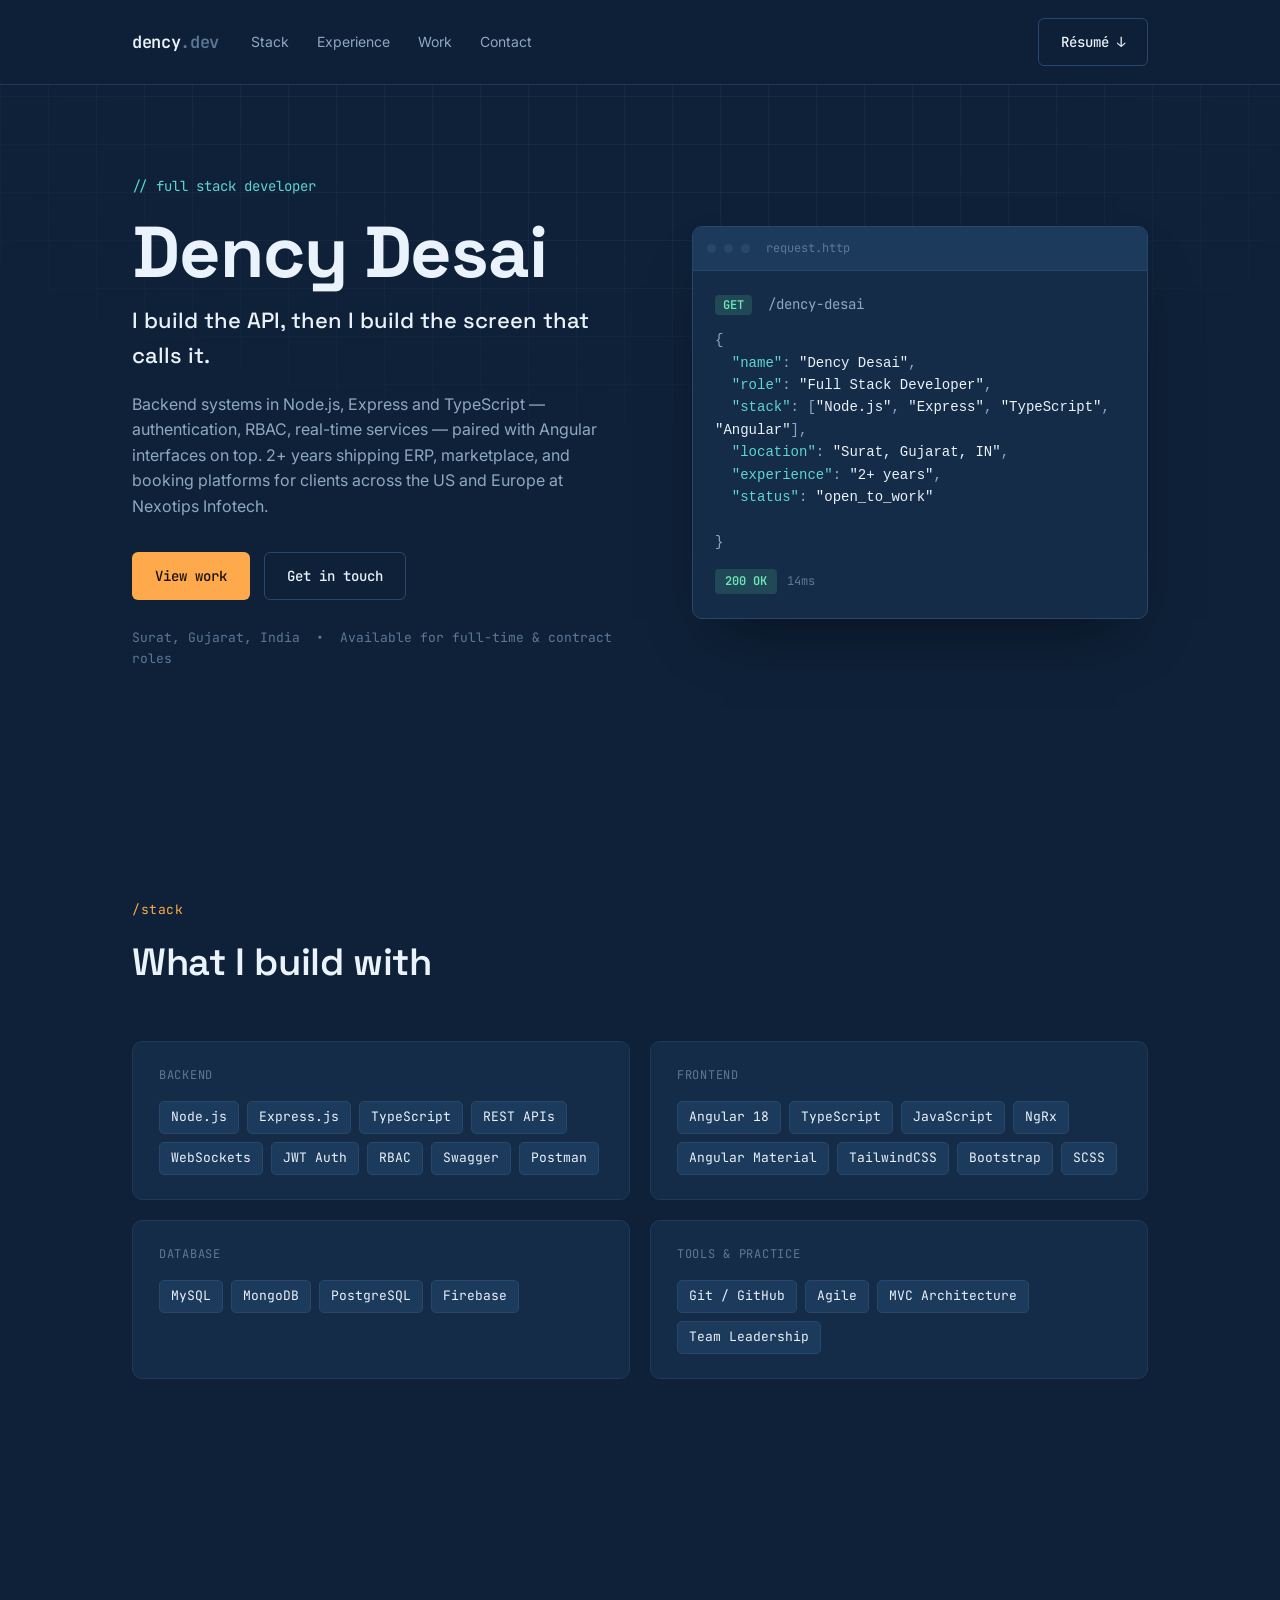
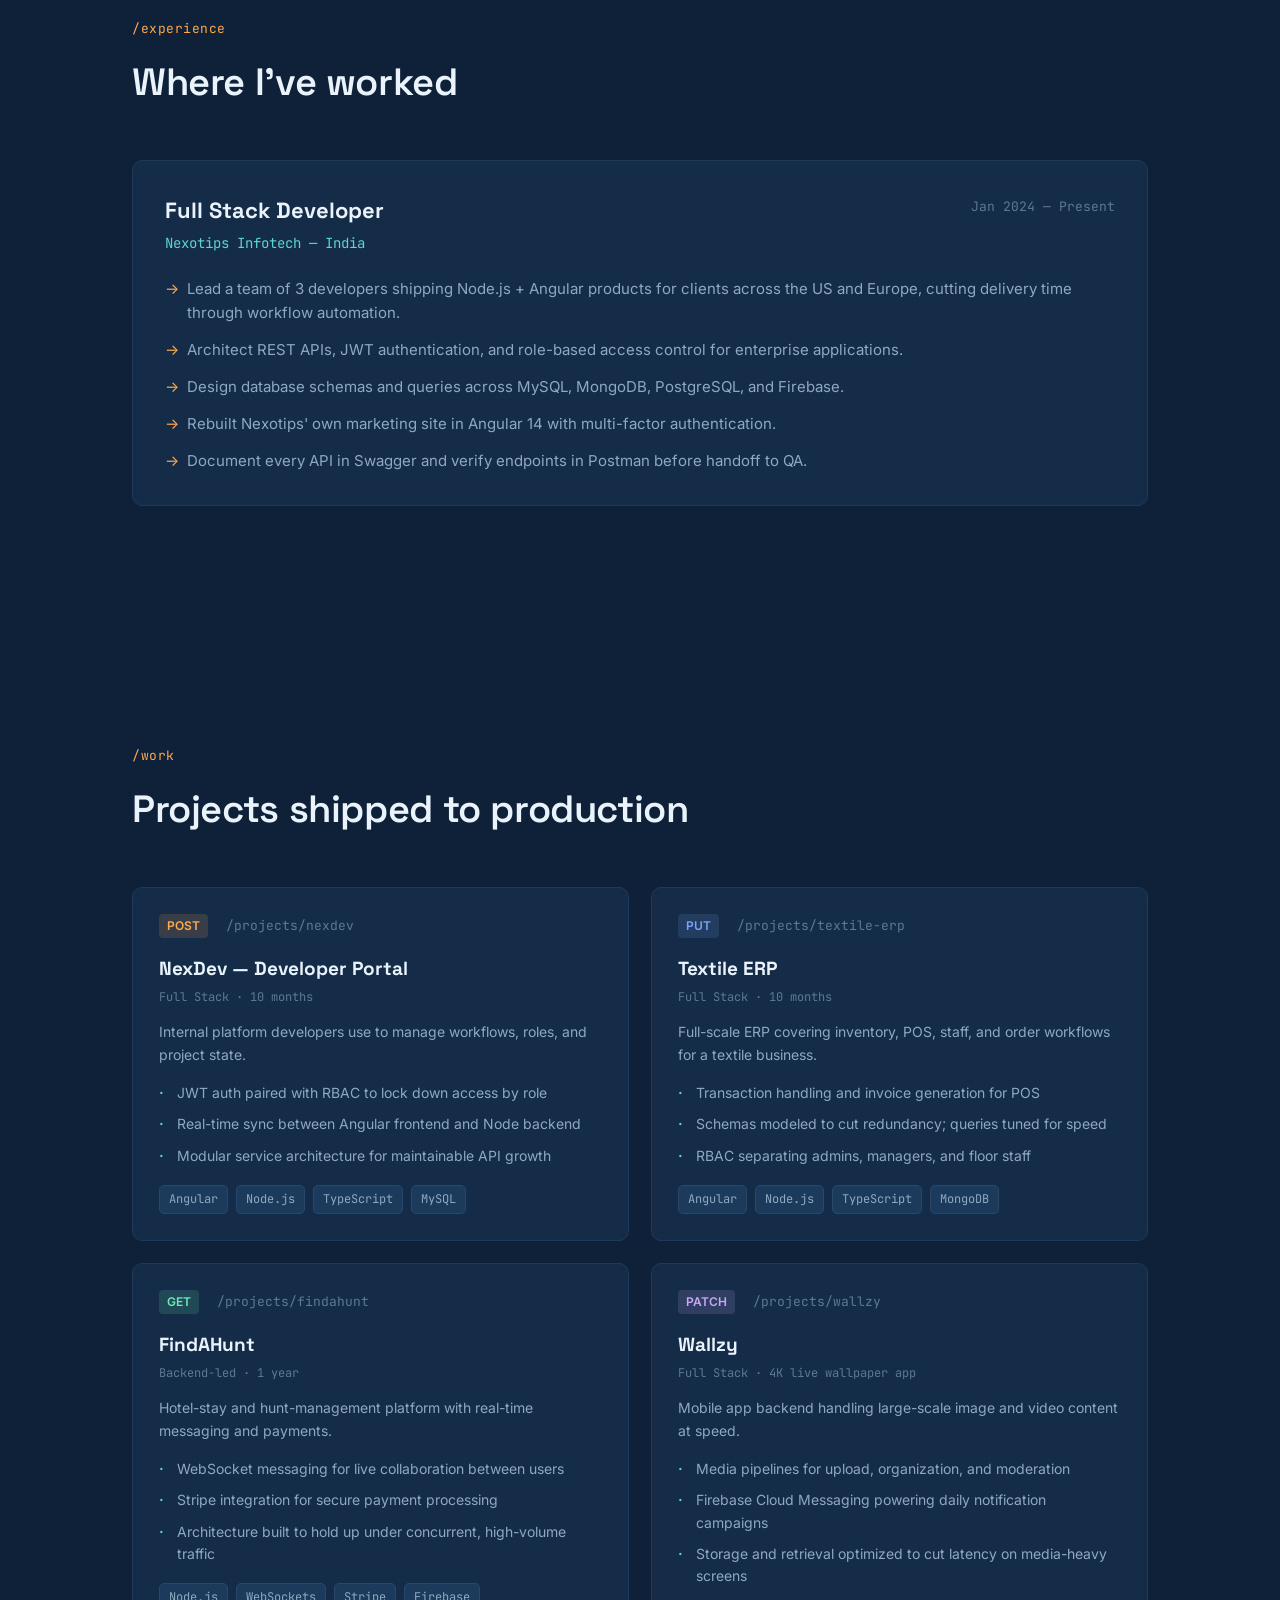
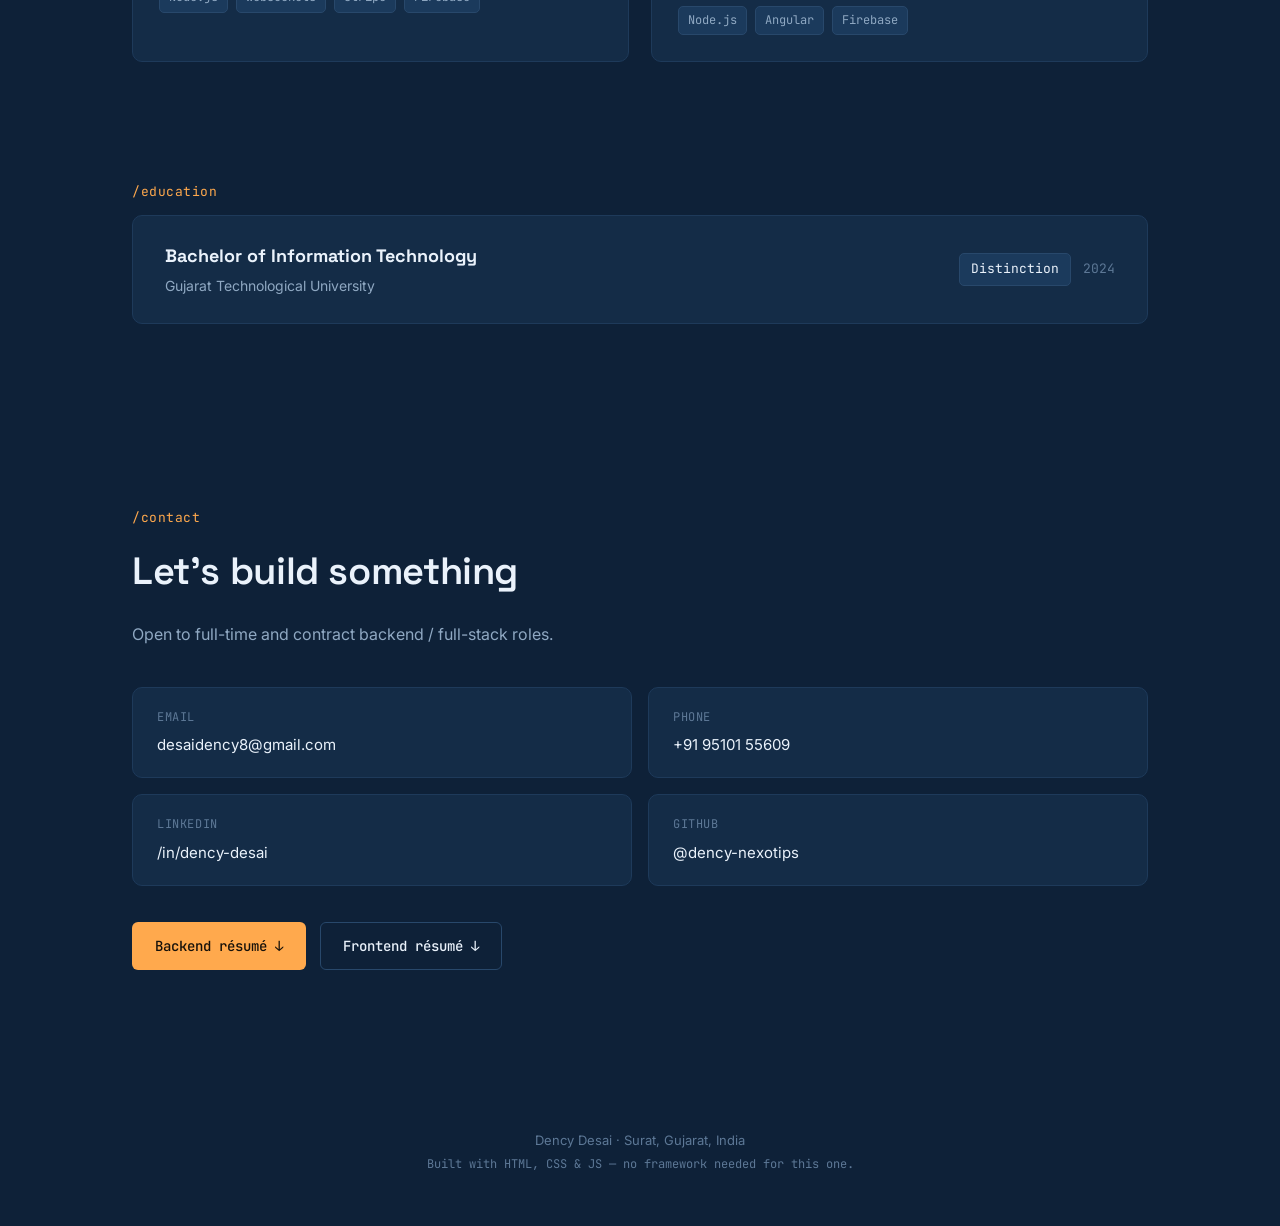
==== index.html @ 58c4885a "index file changes" ====
<!DOCTYPE html>
<html lang="en">
<head>
<meta charset="UTF-8">
<meta name="viewport" content="width=device-width, initial-scale=1.0">
<title>Dency Desai — Full Stack Developer</title>
<meta name="description" content="Dency Desai, Full Stack Developer building REST APIs, ERP systems, and Angular interfaces.">
<link rel="preconnect" href="https://fonts.googleapis.com">
<link rel="preconnect" href="https://fonts.gstatic.com" crossorigin>
<link href="https://fonts.googleapis.com/css2?family=Space+Grotesk:wght@500;600;700&family=Inter:wght@400;500;600&family=JetBrains+Mono:wght@400;500;600&display=swap" rel="stylesheet">
<link rel="stylesheet" href="style.css">
</head>
<body>

<div class="grid-overlay" aria-hidden="true"></div>

<a class="skip-link" href="#main">Skip to content</a>

<header class="nav" id="nav">
  <div class="nav-inner">
    <a href="#top" class="logo">dency<span class="dim">.dev</span></a>
    <nav class="nav-links" aria-label="Primary">
      <a href="#stack">Stack</a>
      <a href="#experience">Experience</a>
      <a href="#work">Work</a>
      <a href="#contact">Contact</a>
    </nav>
    <a href="resume-backend.pdf" class="btn btn-ghost nav-cta" download>Résumé ↓</a>
    <button class="nav-toggle" id="navToggle" aria-label="Open menu" aria-expanded="false">
      <span></span><span></span><span></span>
    </button>
  </div>
  <nav class="nav-mobile" id="navMobile" aria-label="Mobile">
    <a href="#stack">Stack</a>
    <a href="#experience">Experience</a>
    <a href="#work">Work</a>
    <a href="#contact">Contact</a>
    <a href="resume-backend.pdf" download>Download Résumé</a>
  </nav>
</header>

<main id="main">

  <!-- HERO -->
  <section class="hero" id="top">
    <div class="hero-inner">
      <div class="hero-copy">
        <p class="eyebrow">// full stack developer</p>
        <h1>Dency Desai</h1>
        <p class="hero-sub">I build the API, then I build the screen that calls it.</p>
        <p class="hero-lede">
          Backend systems in Node.js, Express and TypeScript &mdash; authentication, RBAC,
          real-time services &mdash; paired with Angular interfaces on top. 2+ years shipping
          ERP, marketplace, and booking platforms for clients across the US and Europe at
          Nexotips Infotech.
        </p>
        <div class="hero-actions">
          <a href="#work" class="btn btn-primary">View work</a>
          <a href="#contact" class="btn btn-ghost">Get in touch</a>
        </div>
        <div class="hero-meta">
          <span>Surat, Gujarat, India</span>
          <span class="dot">•</span>
          <span>Available for full-time &amp; contract roles</span>
        </div>
      </div>

      <div class="hero-terminal" aria-hidden="false">
        <div class="terminal-bar">
          <span class="terminal-dot"></span>
          <span class="terminal-dot"></span>
          <span class="terminal-dot"></span>
          <span class="terminal-title">request.http</span>
        </div>
        <div class="terminal-body">
          <p class="req-line"><span class="method get">GET</span> <span class="path">/dency-desai</span></p>
          <pre class="json-block" id="jsonBlock"></pre>
          <div class="status-row" id="statusRow">
            <span class="status-pill">200 OK</span>
            <span class="status-time">14ms</span>
          </div>
        </div>
      </div>
    </div>
  </section>

  <!-- STACK -->
  <section class="section" id="stack">
    <p class="section-label">/stack</p>
    <h2 class="section-title">What I build with</h2>

    <div class="stack-grid">
      <div class="stack-card">
        <p class="stack-card-label">backend</p>
        <div class="tag-row">
          <span class="tag">Node.js</span><span class="tag">Express.js</span><span class="tag">TypeScript</span>
          <span class="tag">REST APIs</span><span class="tag">WebSockets</span><span class="tag">JWT Auth</span>
          <span class="tag">RBAC</span><span class="tag">Swagger</span><span class="tag">Postman</span>
        </div>
      </div>
      <div class="stack-card">
        <p class="stack-card-label">frontend</p>
        <div class="tag-row">
          <span class="tag">Angular 18</span><span class="tag">TypeScript</span><span class="tag">JavaScript</span>
          <span class="tag">NgRx</span><span class="tag">Angular Material</span><span class="tag">TailwindCSS</span>
          <span class="tag">Bootstrap</span><span class="tag">SCSS</span>
        </div>
      </div>
      <div class="stack-card">
        <p class="stack-card-label">database</p>
        <div class="tag-row">
          <span class="tag">MySQL</span><span class="tag">MongoDB</span><span class="tag">PostgreSQL</span>
          <span class="tag">Firebase</span>
        </div>
      </div>
      <div class="stack-card">
        <p class="stack-card-label">tools &amp; practice</p>
        <div class="tag-row">
          <span class="tag">Git / GitHub</span><span class="tag">Agile</span><span class="tag">MVC Architecture</span>
          <span class="tag">Team Leadership</span>
        </div>
      </div>
    </div>
  </section>

  <!-- EXPERIENCE -->
  <section class="section" id="experience">
    <p class="section-label">/experience</p>
    <h2 class="section-title">Where I've worked</h2>

    <div class="exp-card">
      <div class="exp-head">
        <div>
          <h3>Full Stack Developer</h3>
          <p class="exp-org">Nexotips Infotech &mdash; India</p>
        </div>
        <span class="exp-date">Jan 2024 &mdash; Present</span>
      </div>
      <ul class="exp-list">
        <li>Lead a team of 3 developers shipping Node.js + Angular products for clients across the US and Europe, cutting delivery time through workflow automation.</li>
        <li>Architect REST APIs, JWT authentication, and role-based access control for enterprise applications.</li>
        <li>Design database schemas and queries across MySQL, MongoDB, PostgreSQL, and Firebase.</li>
        <li>Rebuilt Nexotips' own marketing site in Angular 14 with multi-factor authentication.</li>
        <li>Document every API in Swagger and verify endpoints in Postman before handoff to QA.</li>
      </ul>
    </div>
  </section>

  <!-- WORK -->
  <section class="section" id="work">
    <p class="section-label">/work</p>
    <h2 class="section-title">Projects shipped to production</h2>

    <div class="work-grid">

      <article class="work-card">
        <div class="work-head">
          <span class="method post">POST</span>
          <span class="endpoint">/projects/nexdev</span>
        </div>
        <h3>NexDev — Developer Portal</h3>
        <p class="work-duration">Full Stack &middot; 10 months</p>
        <p class="work-desc">Internal platform developers use to manage workflows, roles, and project state.</p>
        <ul class="work-list">
          <li>JWT auth paired with RBAC to lock down access by role</li>
          <li>Real-time sync between Angular frontend and Node backend</li>
          <li>Modular service architecture for maintainable API growth</li>
        </ul>
        <div class="tag-row tag-row-tight">
          <span class="tag tag-sm">Angular</span><span class="tag tag-sm">Node.js</span>
          <span class="tag tag-sm">TypeScript</span><span class="tag tag-sm">MySQL</span>
        </div>
      </article>

      <article class="work-card">
        <div class="work-head">
          <span class="method put">PUT</span>
          <span class="endpoint">/projects/textile-erp</span>
        </div>
        <h3>Textile ERP</h3>
        <p class="work-duration">Full Stack &middot; 10 months</p>
        <p class="work-desc">Full-scale ERP covering inventory, POS, staff, and order workflows for a textile business.</p>
        <ul class="work-list">
          <li>Transaction handling and invoice generation for POS</li>
          <li>Schemas modeled to cut redundancy; queries tuned for speed</li>
          <li>RBAC separating admins, managers, and floor staff</li>
        </ul>
        <div class="tag-row tag-row-tight">
          <span class="tag tag-sm">Angular</span><span class="tag tag-sm">Node.js</span>
          <span class="tag tag-sm">TypeScript</span><span class="tag tag-sm">MongoDB</span>
        </div>
      </article>

      <article class="work-card">
        <div class="work-head">
          <span class="method get">GET</span>
          <span class="endpoint">/projects/findahunt</span>
        </div>
        <h3>FindAHunt</h3>
        <p class="work-duration">Backend-led &middot; 1 year</p>
        <p class="work-desc">Hotel-stay and hunt-management platform with real-time messaging and payments.</p>
        <ul class="work-list">
          <li>WebSocket messaging for live collaboration between users</li>
          <li>Stripe integration for secure payment processing</li>
          <li>Architecture built to hold up under concurrent, high-volume traffic</li>
        </ul>
        <div class="tag-row tag-row-tight">
          <span class="tag tag-sm">Node.js</span><span class="tag tag-sm">WebSockets</span>
          <span class="tag tag-sm">Stripe</span><span class="tag tag-sm">Firebase</span>
        </div>
      </article>

      <article class="work-card">
        <div class="work-head">
          <span class="method patch">PATCH</span>
          <span class="endpoint">/projects/wallzy</span>
        </div>
        <h3>Wallzy</h3>
        <p class="work-duration">Full Stack &middot; 4K live wallpaper app</p>
        <p class="work-desc">Mobile app backend handling large-scale image and video content at speed.</p>
        <ul class="work-list">
          <li>Media pipelines for upload, organization, and moderation</li>
          <li>Firebase Cloud Messaging powering daily notification campaigns</li>
          <li>Storage and retrieval optimized to cut latency on media-heavy screens</li>
        </ul>
        <div class="tag-row tag-row-tight">
          <span class="tag tag-sm">Node.js</span><span class="tag tag-sm">Angular</span>
          <span class="tag tag-sm">Firebase</span>
        </div>
      </article>

    </div>
  </section>

  <!-- EDUCATION -->
  <section class="section section-tight" id="education">
    <p class="section-label">/education</p>
    <div class="edu-row">
      <div>
        <h3 class="edu-degree">Bachelor of Information Technology</h3>
        <p class="edu-org">Gujarat Technological University</p>
      </div>
      <div class="edu-meta">
        <span class="tag">Distinction</span>
        <span class="edu-year">2024</span>
      </div>
    </div>
  </section>

  <!-- CONTACT -->
  <section class="section contact" id="contact">
    <p class="section-label">/contact</p>
    <h2 class="section-title">Let's build something</h2>
    <p class="contact-lede">Open to full-time and contract backend / full-stack roles.</p>

    <div class="contact-grid">
      <a class="contact-card" href="mailto:desaidency8@gmail.com">
        <span class="contact-label">Email</span>
        <span class="contact-value">desaidency8@gmail.com</span>
      </a>
      <a class="contact-card" href="tel:+919510155609">
        <span class="contact-label">Phone</span>
        <span class="contact-value">+91 95101 55609</span>
      </a>
      <a class="contact-card" href="https://www.linkedin.com/in/dency-desai/" target="_blank" rel="noopener">
        <span class="contact-label">LinkedIn</span>
        <span class="contact-value">/in/dency-desai</span>
      </a>
      <a class="contact-card" href="https://github.com/dency-nexotips" target="_blank" rel="noopener">
        <span class="contact-label">GitHub</span>
        <span class="contact-value">@dency-nexotips</span>
      </a>
    </div>

    <div class="resume-row">
      <a href="resume-backend.pdf" class="btn btn-primary" download>Backend résumé ↓</a>
      <a href="resume-frontend.pdf" class="btn btn-ghost" download>Frontend résumé ↓</a>
    </div>
  </section>

</main>

<footer class="footer">
  <p>Dency Desai &middot; Surat, Gujarat, India</p>
  <p class="footer-dim">Built with HTML, CSS &amp; JS &mdash; no framework needed for this one.</p>
</footer>

<script src="script.js"></script>
</body>
</html>
---- style.css ----
/* ====================================================
   Tokens
==================================================== */
:root{
  --bg: #0E2138;
  --bg-deep: #0A1928;
  --surface: #142C47;
  --surface-2: #1B3A5C;
  --border: #28486B;
  --border-soft: #1E3A5A;

  --text: #EAF2FB;
  --text-muted: #8FA8C2;
  --text-faint: #5D7896;

  --accent: #FFA94D;       /* amber — primary CTA / signature */
  --accent-soft: #FFA94D22;
  --cyan: #5FD4D0;
  --green: #6EE7B7;
  --blue: #7AA2F7;
  --purple: #C9A6F7;

  --font-display: 'Space Grotesk', sans-serif;
  --font-body: 'Inter', sans-serif;
  --font-mono: 'JetBrains Mono', monospace;

  --radius: 10px;
  --radius-sm: 6px;
  --container: 1080px;
}

*{ box-sizing: border-box; }
html{ scroll-behavior: smooth; }
@media (prefers-reduced-motion: reduce){
  html{ scroll-behavior: auto; }
  *, *::before, *::after{ animation-duration: 0.001ms !important; animation-iteration-count: 1 !important; transition-duration: 0.001ms !important; scroll-behavior: auto !important; }
}

body{
  margin: 0;
  background: var(--bg);
  color: var(--text);
  font-family: var(--font-body);
  font-size: 16px;
  line-height: 1.6;
  -webkit-font-smoothing: antialiased;
}

a{ color: inherit; text-decoration: none; }
ul{ margin: 0; padding: 0; list-style: none; }
h1,h2,h3{ font-family: var(--font-display); margin: 0; }

:focus-visible{
  outline: 2px solid var(--accent);
  outline-offset: 3px;
  border-radius: 4px;
}

.skip-link{
  position: absolute;
  left: -999px;
  top: 0;
}
.skip-link:focus{
  left: 12px;
  top: 12px;
  background: var(--accent);
  color: var(--bg-deep);
  padding: 8px 14px;
  border-radius: var(--radius-sm);
  z-index: 200;
}

/* ====================================================
   Blueprint grid backdrop
==================================================== */
.grid-overlay{
  position: fixed;
  inset: 0;
  pointer-events: none;
  z-index: 0;
  background-image:
    linear-gradient(to right, rgba(143,168,194,0.07) 1px, transparent 1px),
    linear-gradient(to bottom, rgba(143,168,194,0.07) 1px, transparent 1px);
  background-size: 48px 48px;
  mask-image: radial-gradient(ellipse 80% 60% at 50% 0%, black 40%, transparent 90%);
}

/* ====================================================
   Layout helpers
==================================================== */
.section{
  position: relative;
  z-index: 1;
  max-width: var(--container);
  margin: 0 auto;
  padding: 120px 32px;
}
.section-tight{ padding-top: 0; padding-bottom: 64px; }

.section-label{
  font-family: var(--font-mono);
  font-size: 13px;
  color: var(--accent);
  letter-spacing: 0.04em;
  margin: 0 0 12px;
}
.section-title{
  font-size: clamp(28px, 3.4vw, 38px);
  font-weight: 600;
  margin-bottom: 48px;
  letter-spacing: -0.01em;
}

/* ====================================================
   Nav
==================================================== */
.nav{
  position: sticky;
  top: 0;
  z-index: 100;
  backdrop-filter: blur(14px);
  background: rgba(14, 33, 56, 0.78);
  border-bottom: 1px solid var(--border-soft);
}
.nav-inner{
  max-width: var(--container);
  margin: 0 auto;
  padding: 18px 32px;
  display: flex;
  align-items: center;
  gap: 32px;
}
.logo{
  font-family: var(--font-mono);
  font-weight: 600;
  font-size: 17px;
  letter-spacing: -0.02em;
}
.logo .dim{ color: var(--text-faint); }

.nav-links{
  display: flex;
  gap: 28px;
  margin-right: auto;
  font-size: 14px;
  color: var(--text-muted);
}
.nav-links a:hover{ color: var(--text); }

.nav-cta{ font-size: 13px; padding: 9px 16px; }

.nav-toggle{
  display: none;
  background: none;
  border: none;
  width: 32px;
  height: 24px;
  position: relative;
  cursor: pointer;
  padding: 0;
}
.nav-toggle span{
  position: absolute;
  left: 0; right: 0;
  height: 2px;
  background: var(--text);
  transition: transform .2s ease, opacity .2s ease;
}
.nav-toggle span:nth-child(1){ top: 2px; }
.nav-toggle span:nth-child(2){ top: 11px; }
.nav-toggle span:nth-child(3){ top: 20px; }
.nav-toggle[aria-expanded="true"] span:nth-child(1){ transform: translateY(9px) rotate(45deg); }
.nav-toggle[aria-expanded="true"] span:nth-child(2){ opacity: 0; }
.nav-toggle[aria-expanded="true"] span:nth-child(3){ transform: translateY(-9px) rotate(-45deg); }

.nav-mobile{
  display: none;
  flex-direction: column;
  padding: 8px 32px 20px;
  border-top: 1px solid var(--border-soft);
}
.nav-mobile a{
  padding: 12px 0;
  font-size: 15px;
  color: var(--text-muted);
  border-bottom: 1px solid var(--border-soft);
}
.nav-mobile a:last-child{ color: var(--accent); border-bottom: none; }

/* ====================================================
   Buttons
==================================================== */
.btn{
  display: inline-flex;
  align-items: center;
  gap: 6px;
  font-family: var(--font-mono);
  font-size: 14px;
  font-weight: 500;
  padding: 12px 22px;
  border-radius: var(--radius-sm);
  border: 1px solid transparent;
  transition: transform .15s ease, background .15s ease, border-color .15s ease;
  white-space: nowrap;
}
.btn:hover{ transform: translateY(-1px); }
.btn-primary{
  background: var(--accent);
  color: #16110A;
}
.btn-primary:hover{ background: #ffbb70; }
.btn-ghost{
  background: transparent;
  color: var(--text);
  border-color: var(--border);
}
.btn-ghost:hover{ border-color: var(--accent); color: var(--accent); }

/* ====================================================
   Hero
==================================================== */
.hero{
  position: relative;
  z-index: 1;
  max-width: var(--container);
  margin: 0 auto;
  padding: 90px 32px 110px;
}
.hero-inner{
  display: grid;
  grid-template-columns: 1.05fr 0.95fr;
  gap: 56px;
  align-items: center;
}
.eyebrow{
  font-family: var(--font-mono);
  color: var(--cyan);
  font-size: 14px;
  margin: 0 0 18px;
}
.hero h1{
  font-size: clamp(44px, 6.4vw, 72px);
  font-weight: 700;
  line-height: 1.02;
  letter-spacing: -0.015em;
  margin-bottom: 14px;
}
.hero-sub{
  font-family: var(--font-display);
  font-size: clamp(18px, 2vw, 22px);
  color: var(--text);
  font-weight: 500;
  margin: 0 0 18px;
}
.hero-lede{
  color: var(--text-muted);
  font-size: 16px;
  max-width: 480px;
  margin: 0 0 32px;
}
.hero-actions{
  display: flex;
  gap: 14px;
  margin-bottom: 28px;
}
.hero-meta{
  font-family: var(--font-mono);
  font-size: 13px;
  color: var(--text-faint);
}
.hero-meta .dot{ margin: 0 8px; }

/* Terminal card */
.hero-terminal{
  background: var(--surface);
  border: 1px solid var(--border);
  border-radius: var(--radius);
  overflow: hidden;
  box-shadow: 0 30px 60px -30px rgba(0,0,0,0.6);
}
.terminal-bar{
  display: flex;
  align-items: center;
  gap: 8px;
  padding: 12px 14px;
  background: var(--surface-2);
  border-bottom: 1px solid var(--border);
}
.terminal-dot{
  width: 9px; height: 9px;
  border-radius: 50%;
  background: var(--border);
}
.terminal-title{
  margin-left: 8px;
  font-family: var(--font-mono);
  font-size: 12px;
  color: var(--text-faint);
}
.terminal-body{
  padding: 22px 22px 24px;
  font-family: var(--font-mono);
  font-size: 14px;
}
.req-line{ margin: 0 0 14px; }
.method{
  font-weight: 600;
  padding: 2px 8px;
  border-radius: 4px;
  font-size: 12px;
  margin-right: 8px;
}
.method.get{ background: rgba(110,231,183,0.15); color: var(--green); }
.method.post{ background: rgba(255,169,77,0.15); color: var(--accent); }
.method.put{ background: rgba(122,162,247,0.15); color: var(--blue); }
.method.patch{ background: rgba(201,166,247,0.15); color: var(--purple); }
.path{ color: var(--text-muted); }

.json-block{
  margin: 0 0 16px;
  color: var(--text-muted);
  white-space: pre-wrap;
  min-height: 168px;
}
.json-key{ color: var(--cyan); }
.json-string{ color: var(--text); }
.json-cursor{
  display: inline-block;
  width: 7px;
  height: 14px;
  background: var(--accent);
  margin-left: 2px;
  vertical-align: -2px;
  animation: blink 1s steps(1) infinite;
}
@media (prefers-reduced-motion: reduce){ .json-cursor{ animation: none; } }
@keyframes blink{ 50%{ opacity: 0; } }

.status-row{
  display: flex;
  align-items: center;
  gap: 10px;
  opacity: 0;
  transition: opacity .3s ease;
}
.status-row.show{ opacity: 1; }
.status-pill{
  background: rgba(110,231,183,0.15);
  color: var(--green);
  padding: 3px 10px;
  border-radius: 4px;
  font-size: 12px;
  font-weight: 600;
}
.status-time{ color: var(--text-faint); font-size: 12px; }

/* ====================================================
   Stack
==================================================== */
.stack-grid{
  display: grid;
  grid-template-columns: repeat(2, 1fr);
  gap: 20px;
}
.stack-card{
  background: var(--surface);
  border: 1px solid var(--border-soft);
  border-radius: var(--radius);
  padding: 24px 26px;
}
.stack-card-label{
  font-family: var(--font-mono);
  font-size: 12px;
  color: var(--text-faint);
  letter-spacing: 0.06em;
  text-transform: uppercase;
  margin: 0 0 16px;
}
.tag-row{
  display: flex;
  flex-wrap: wrap;
  gap: 8px;
}
.tag-row-tight{ margin-top: 18px; }
.tag{
  font-family: var(--font-mono);
  font-size: 13px;
  color: var(--text);
  background: var(--surface-2);
  border: 1px solid var(--border);
  padding: 5px 11px;
  border-radius: 5px;
}
.tag-sm{ font-size: 12px; padding: 4px 9px; color: var(--text-muted); }

/* ====================================================
   Experience
==================================================== */
.exp-card{
  background: var(--surface);
  border: 1px solid var(--border-soft);
  border-radius: var(--radius);
  padding: 32px;
}
.exp-head{
  display: flex;
  justify-content: space-between;
  align-items: flex-start;
  gap: 16px;
  margin-bottom: 22px;
  flex-wrap: wrap;
}
.exp-head h3{ font-size: 22px; margin-bottom: 4px; }
.exp-org{ color: var(--cyan); font-family: var(--font-mono); font-size: 14px; margin: 0; }
.exp-date{
  font-family: var(--font-mono);
  font-size: 13px;
  color: var(--text-faint);
  white-space: nowrap;
  padding-top: 4px;
}
.exp-list li{
  position: relative;
  padding-left: 22px;
  margin-bottom: 13px;
  color: var(--text-muted);
  font-size: 15px;
}
.exp-list li:last-child{ margin-bottom: 0; }
.exp-list li::before{
  content: "→";
  position: absolute;
  left: 0;
  color: var(--accent);
}

/* ====================================================
   Work
==================================================== */
.work-grid{
  display: grid;
  grid-template-columns: repeat(2, 1fr);
  gap: 22px;
}
.work-card{
  background: var(--surface);
  border: 1px solid var(--border-soft);
  border-radius: var(--radius);
  padding: 26px;
  transition: border-color .2s ease, transform .2s ease;
}
.work-card:hover{
  border-color: var(--border);
  transform: translateY(-2px);
}
.work-head{
  display: flex;
  align-items: center;
  gap: 10px;
  margin-bottom: 16px;
}
.endpoint{
  font-family: var(--font-mono);
  font-size: 13px;
  color: var(--text-faint);
}
.work-card h3{ font-size: 19px; margin-bottom: 4px; }
.work-duration{
  font-family: var(--font-mono);
  font-size: 12px;
  color: var(--text-faint);
  margin: 0 0 14px;
}
.work-desc{
  color: var(--text-muted);
  font-size: 14px;
  margin: 0 0 16px;
}
.work-list li{
  position: relative;
  padding-left: 18px;
  margin-bottom: 9px;
  color: var(--text-muted);
  font-size: 14px;
}
.work-list li::before{
  content: "·";
  position: absolute;
  left: 0;
  color: var(--cyan);
  font-weight: 700;
}

/* ====================================================
   Education
==================================================== */
.edu-row{
  background: var(--surface);
  border: 1px solid var(--border-soft);
  border-radius: var(--radius);
  padding: 26px 32px;
  display: flex;
  justify-content: space-between;
  align-items: center;
  flex-wrap: wrap;
  gap: 16px;
}
.edu-degree{ font-size: 18px; margin-bottom: 4px; }
.edu-org{ color: var(--text-muted); font-size: 14px; margin: 0; }
.edu-meta{ display: flex; align-items: center; gap: 12px; }
.edu-year{ font-family: var(--font-mono); color: var(--text-faint); font-size: 13px; }

/* ====================================================
   Contact
==================================================== */
.contact-lede{ color: var(--text-muted); margin: -28px 0 40px; }
.contact-grid{
  display: grid;
  grid-template-columns: repeat(2, 1fr);
  gap: 16px;
  margin-bottom: 36px;
}
.contact-card{
  background: var(--surface);
  border: 1px solid var(--border-soft);
  border-radius: var(--radius);
  padding: 20px 24px;
  display: flex;
  flex-direction: column;
  gap: 6px;
  transition: border-color .2s ease, transform .2s ease;
}
.contact-card:hover{ border-color: var(--accent); transform: translateY(-2px); }
.contact-label{
  font-family: var(--font-mono);
  font-size: 12px;
  color: var(--text-faint);
  text-transform: uppercase;
  letter-spacing: 0.05em;
}
.contact-value{ font-size: 15px; }

.resume-row{ display: flex; gap: 14px; flex-wrap: wrap; }

/* ====================================================
   Footer
==================================================== */
.footer{
  position: relative;
  z-index: 1;
  text-align: center;
  padding: 36px 32px 48px;
  color: var(--text-faint);
  font-size: 13px;
}
.footer p{ margin: 4px 0; }
.footer-dim{ font-family: var(--font-mono); font-size: 12px; }

/* ====================================================
   Responsive
==================================================== */
@media (max-width: 880px){
  .hero-inner{ grid-template-columns: 1fr; }
  .work-grid{ grid-template-columns: 1fr; }
}

@media (max-width: 720px){
  .nav-links{ display: none; }
  .nav-cta{ display: none; }
  .nav-toggle{ display: block; }
  .nav-mobile.open{ display: flex; }
  .stack-grid{ grid-template-columns: 1fr; }
  .contact-grid{ grid-template-columns: 1fr; }
  .section{ padding: 80px 20px; }
  .hero{ padding: 64px 20px 80px; }
}
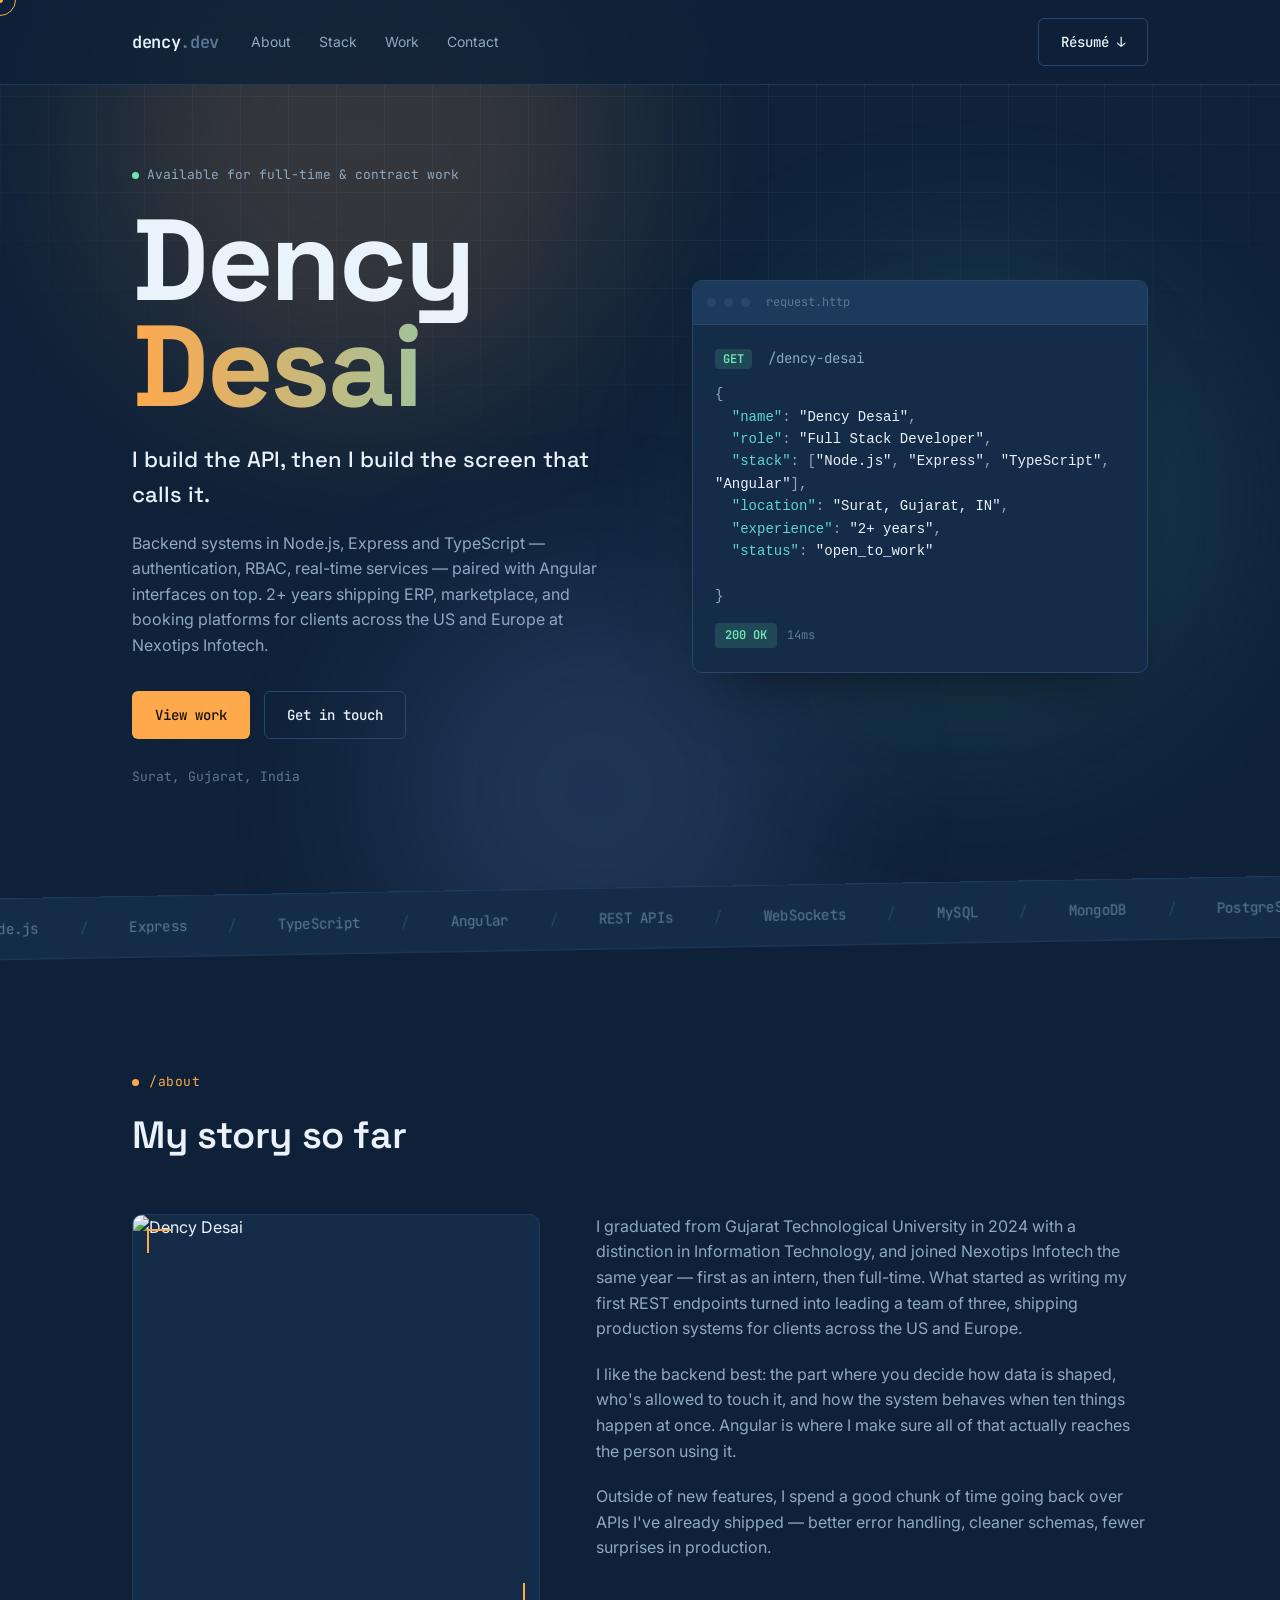
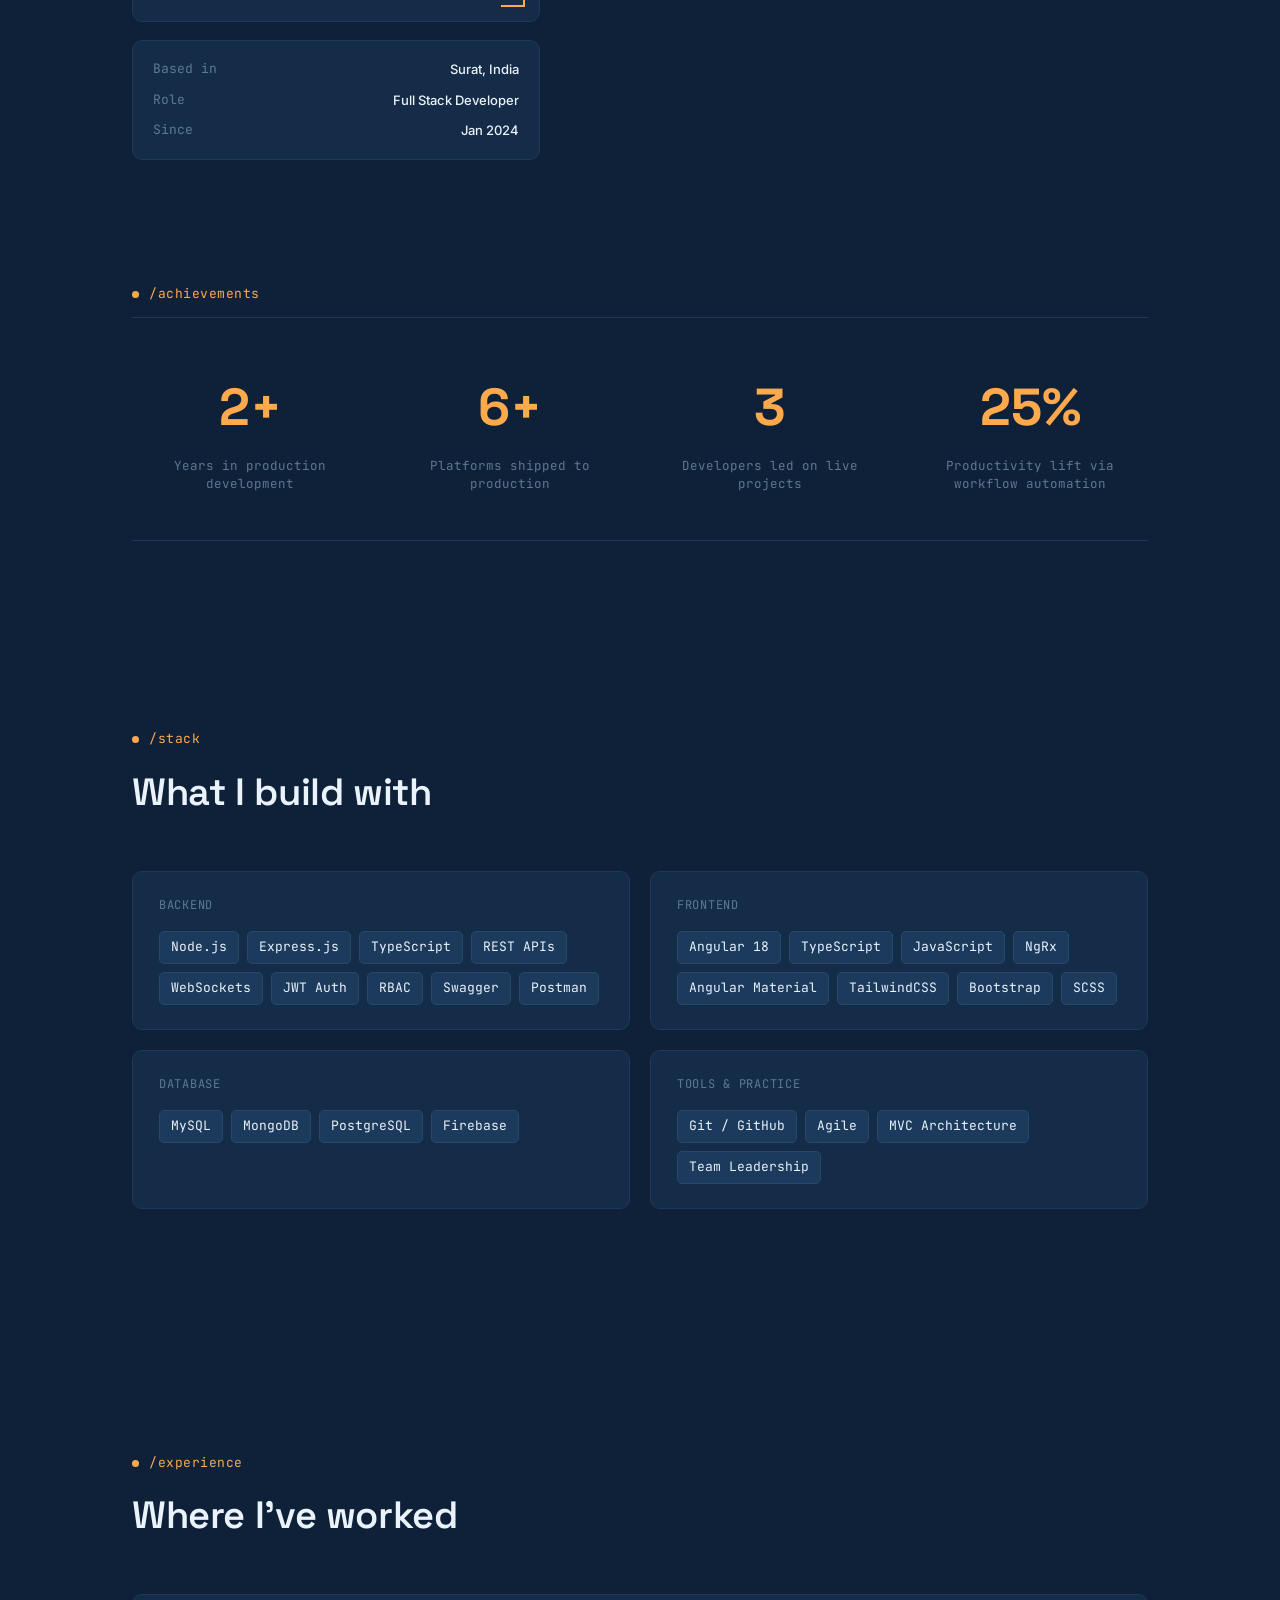
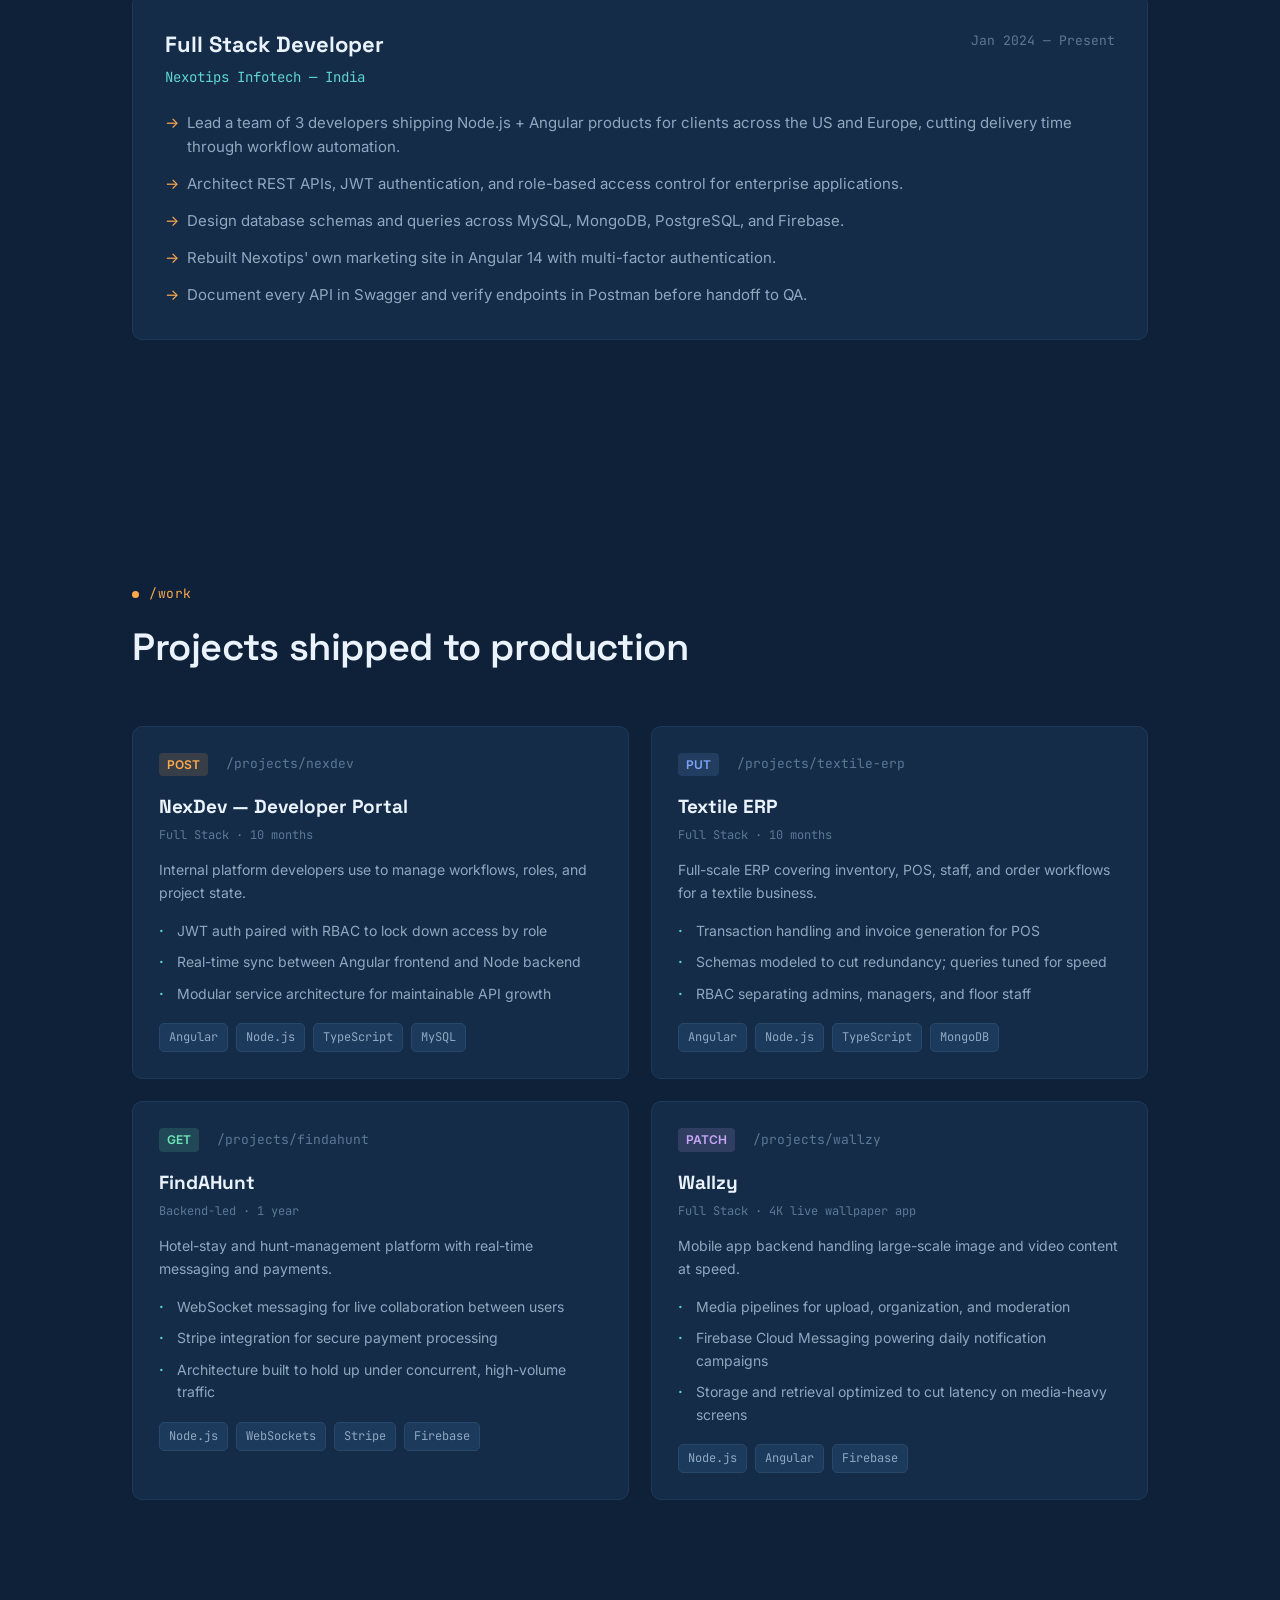
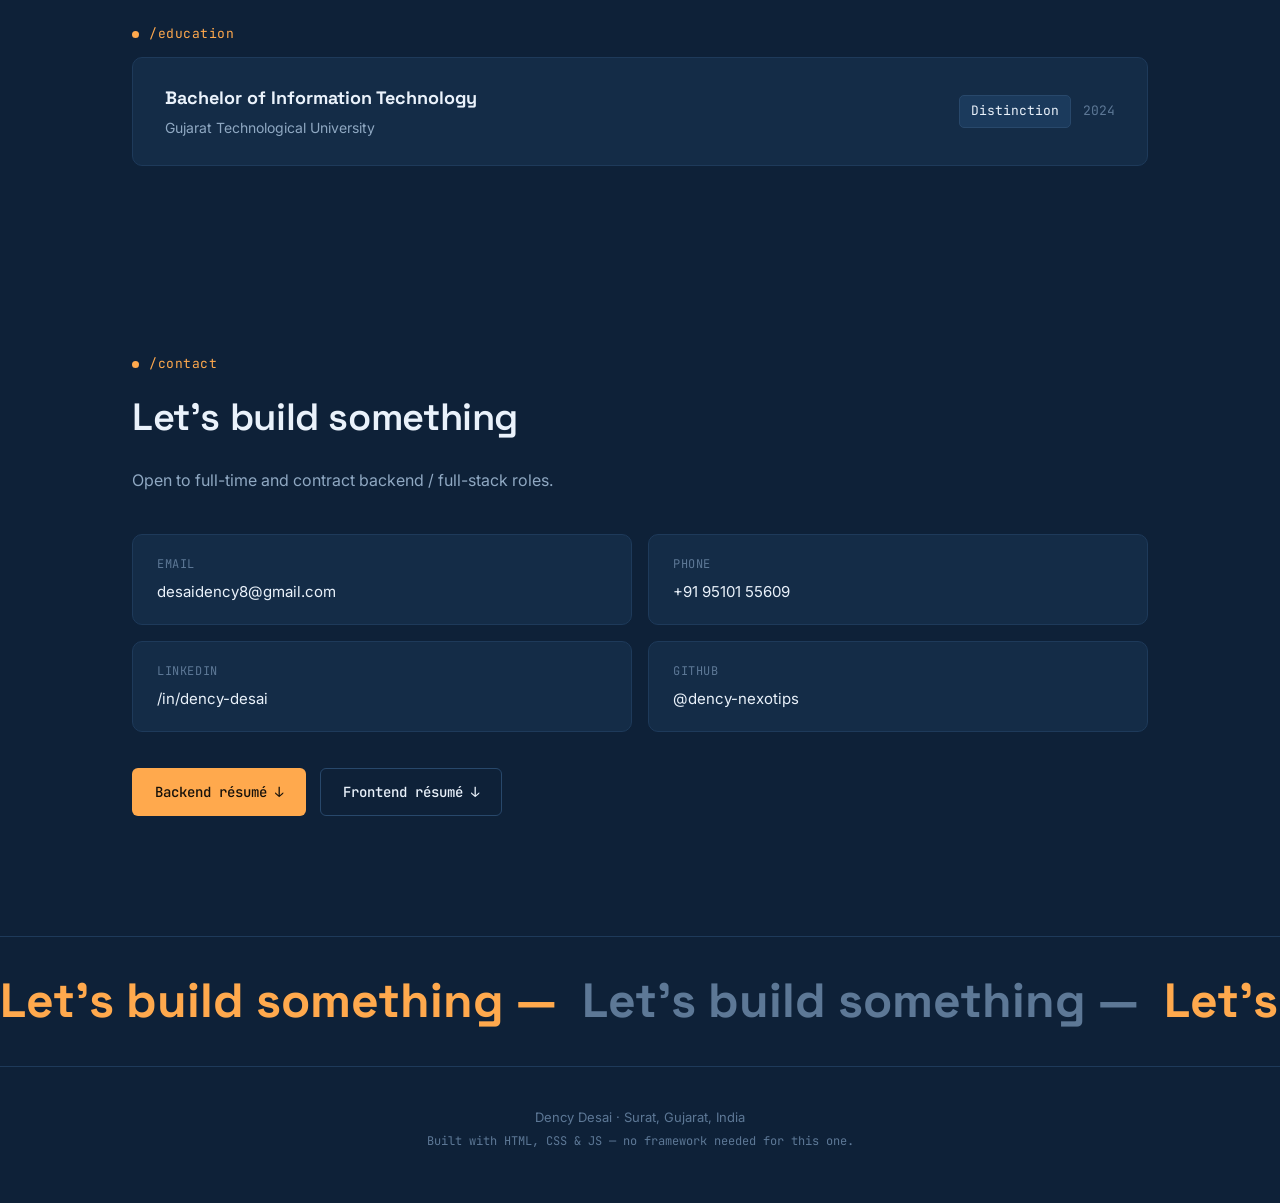
==== commit 66b3cf7b: "portfolio changes" ====
--- a/index.html
+++ b/index.html
@@ -12,7 +12,25 @@
 </head>
 <body>
 
+<!-- PRELOADER -->
+<div class="preloader" id="preloader">
+  <div class="preloader-inner">
+    <p class="preloader-cmd">$ npm run portfolio</p>
+    <div class="preloader-bar"><span id="preloaderFill"></span></div>
+    <p class="preloader-pct"><span id="preloaderPct">0</span>%</p>
+  </div>
+</div>
+
+<!-- CUSTOM CURSOR -->
+<div class="cursor-dot" id="cursorDot" aria-hidden="true"></div>
+<div class="cursor-ring" id="cursorRing" aria-hidden="true"></div>
+
+<!-- SCROLL PROGRESS -->
+<div class="scroll-progress" id="scrollProgress" aria-hidden="true"></div>
+
+<div class="aurora" aria-hidden="true"><span></span><span></span><span></span></div>
 <div class="grid-overlay" aria-hidden="true"></div>
+<div class="grain-overlay" aria-hidden="true"></div>
 
 <a class="skip-link" href="#main">Skip to content</a>
 
@@ -20,19 +38,19 @@
   <div class="nav-inner">
     <a href="#top" class="logo">dency<span class="dim">.dev</span></a>
     <nav class="nav-links" aria-label="Primary">
-      <a href="#stack">Stack</a>
-      <a href="#experience">Experience</a>
-      <a href="#work">Work</a>
-      <a href="#contact">Contact</a>
+      <a href="#about" class="magnetic">About</a>
+      <a href="#stack" class="magnetic">Stack</a>
+      <a href="#work" class="magnetic">Work</a>
+      <a href="#contact" class="magnetic">Contact</a>
     </nav>
-    <a href="resume-backend.pdf" class="btn btn-ghost nav-cta" download>Résumé ↓</a>
+    <a href="resume-backend.pdf" class="btn btn-ghost nav-cta magnetic" download>Résumé ↓</a>
     <button class="nav-toggle" id="navToggle" aria-label="Open menu" aria-expanded="false">
       <span></span><span></span><span></span>
     </button>
   </div>
   <nav class="nav-mobile" id="navMobile" aria-label="Mobile">
+    <a href="#about">About</a>
     <a href="#stack">Stack</a>
-    <a href="#experience">Experience</a>
     <a href="#work">Work</a>
     <a href="#contact">Contact</a>
     <a href="resume-backend.pdf" download>Download Résumé</a>
@@ -45,27 +63,28 @@
   <section class="hero" id="top">
     <div class="hero-inner">
       <div class="hero-copy">
-        <p class="eyebrow">// full stack developer</p>
-        <h1>Dency Desai</h1>
-        <p class="hero-sub">I build the API, then I build the screen that calls it.</p>
-        <p class="hero-lede">
+        <p class="eyebrow reveal-hero" style="transition-delay:.05s">
+          <span class="status-dot"></span> Available for full-time &amp; contract work
+        </p>
+        <h1 class="hero-name">
+          <span class="reveal-hero hero-line" style="transition-delay:.12s">Dency</span>
+          <span class="reveal-hero hero-line" style="transition-delay:.2s">Desai</span>
+        </h1>
+        <p class="hero-sub reveal-hero" style="transition-delay:.3s">I build the API, then I build the screen that calls it.</p>
+        <p class="hero-lede reveal-hero" style="transition-delay:.38s">
           Backend systems in Node.js, Express and TypeScript &mdash; authentication, RBAC,
           real-time services &mdash; paired with Angular interfaces on top. 2+ years shipping
           ERP, marketplace, and booking platforms for clients across the US and Europe at
           Nexotips Infotech.
         </p>
-        <div class="hero-actions">
-          <a href="#work" class="btn btn-primary">View work</a>
-          <a href="#contact" class="btn btn-ghost">Get in touch</a>
-        </div>
-        <div class="hero-meta">
-          <span>Surat, Gujarat, India</span>
-          <span class="dot">•</span>
-          <span>Available for full-time &amp; contract roles</span>
-        </div>
-      </div>
-
-      <div class="hero-terminal" aria-hidden="false">
+        <div class="hero-actions reveal-hero" style="transition-delay:.46s">
+          <a href="#work" class="btn btn-primary magnetic">View work</a>
+          <a href="#contact" class="btn btn-ghost magnetic">Get in touch</a>
+        </div>
+        <p class="hero-meta reveal-hero" style="transition-delay:.54s">Surat, Gujarat, India</p>
+      </div>
+
+      <div class="hero-terminal reveal-hero" style="transition-delay:.3s">
         <div class="terminal-bar">
           <span class="terminal-dot"></span>
           <span class="terminal-dot"></span>
@@ -84,13 +103,88 @@
     </div>
   </section>
 
+  <!-- MARQUEE -->
+  <div class="marquee" aria-hidden="true">
+    <div class="marquee-track">
+      <span>Node.js</span><span>Express</span><span>TypeScript</span><span>Angular</span>
+      <span>REST APIs</span><span>WebSockets</span><span>MySQL</span><span>MongoDB</span>
+      <span>PostgreSQL</span><span>Firebase</span><span>JWT / RBAC</span><span>Swagger</span>
+      <span>Node.js</span><span>Express</span><span>TypeScript</span><span>Angular</span>
+      <span>REST APIs</span><span>WebSockets</span><span>MySQL</span><span>MongoDB</span>
+      <span>PostgreSQL</span><span>Firebase</span><span>JWT / RBAC</span><span>Swagger</span>
+    </div>
+  </div>
+
+  <!-- ABOUT -->
+  <section class="section" id="about">
+    <p class="section-label reveal"><span class="pin"></span>/about</p>
+    <h2 class="section-title reveal">My story so far</h2>
+
+    <div class="about-grid">
+      <div class="about-photo-wrap reveal">
+        <div class="about-photo">
+          <img src="profile.jpg" alt="Dency Desai" id="aboutPhoto">
+          <p class="about-photo-fallback-text">// drop profile.jpg in this folder</p>
+        </div>
+        <div class="about-quickfacts">
+          <div><span>Based in</span><strong>Surat, India</strong></div>
+          <div><span>Role</span><strong>Full Stack Developer</strong></div>
+          <div><span>Since</span><strong>Jan 2024</strong></div>
+        </div>
+      </div>
+
+      <div class="about-copy reveal">
+        <p>
+          I graduated from Gujarat Technological University in 2024 with a distinction in
+          Information Technology, and joined Nexotips Infotech the same year &mdash; first as
+          an intern, then full-time. What started as writing my first REST endpoints turned
+          into leading a team of three, shipping production systems for clients across the
+          US and Europe.
+        </p>
+        <p>
+          I like the backend best: the part where you decide how data is shaped, who's
+          allowed to touch it, and how the system behaves when ten things happen at once.
+          Angular is where I make sure all of that actually reaches the person using it.
+        </p>
+        <p>
+          Outside of new features, I spend a good chunk of time going back over APIs I've
+          already shipped &mdash; better error handling, cleaner schemas, fewer surprises
+          in production.
+        </p>
+      </div>
+    </div>
+  </section>
+
+  <!-- STATS -->
+  <section class="section section-tight" id="stats">
+    <p class="section-label reveal"><span class="pin"></span>/achievements</p>
+    <div class="stats-grid">
+      <div class="stat-item reveal">
+        <p class="stat-number" data-target="2" data-suffix="+">0</p>
+        <p class="stat-label">Years in production development</p>
+      </div>
+      <div class="stat-item reveal">
+        <p class="stat-number" data-target="6" data-suffix="+">0</p>
+        <p class="stat-label">Platforms shipped to production</p>
+      </div>
+      <div class="stat-item reveal">
+        <p class="stat-number" data-target="3" data-suffix="">0</p>
+        <p class="stat-label">Developers led on live projects</p>
+      </div>
+      <div class="stat-item reveal">
+        <p class="stat-number" data-target="25" data-suffix="%">0</p>
+        <p class="stat-label">Productivity lift via workflow automation</p>
+      </div>
+    </div>
+  </section>
+
   <!-- STACK -->
   <section class="section" id="stack">
-    <p class="section-label">/stack</p>
-    <h2 class="section-title">What I build with</h2>
+    <p class="section-label reveal"><span class="pin"></span>/stack</p>
+    <h2 class="section-title reveal">What I build with</h2>
 
     <div class="stack-grid">
-      <div class="stack-card">
+      <div class="stack-card reveal">
         <p class="stack-card-label">backend</p>
         <div class="tag-row">
           <span class="tag">Node.js</span><span class="tag">Express.js</span><span class="tag">TypeScript</span>
@@ -98,7 +192,7 @@
           <span class="tag">RBAC</span><span class="tag">Swagger</span><span class="tag">Postman</span>
         </div>
       </div>
-      <div class="stack-card">
+      <div class="stack-card reveal">
         <p class="stack-card-label">frontend</p>
         <div class="tag-row">
           <span class="tag">Angular 18</span><span class="tag">TypeScript</span><span class="tag">JavaScript</span>
@@ -106,14 +200,14 @@
           <span class="tag">Bootstrap</span><span class="tag">SCSS</span>
         </div>
       </div>
-      <div class="stack-card">
+      <div class="stack-card reveal">
         <p class="stack-card-label">database</p>
         <div class="tag-row">
           <span class="tag">MySQL</span><span class="tag">MongoDB</span><span class="tag">PostgreSQL</span>
           <span class="tag">Firebase</span>
         </div>
       </div>
-      <div class="stack-card">
+      <div class="stack-card reveal">
         <p class="stack-card-label">tools &amp; practice</p>
         <div class="tag-row">
           <span class="tag">Git / GitHub</span><span class="tag">Agile</span><span class="tag">MVC Architecture</span>
@@ -125,10 +219,10 @@
 
   <!-- EXPERIENCE -->
   <section class="section" id="experience">
-    <p class="section-label">/experience</p>
-    <h2 class="section-title">Where I've worked</h2>
-
-    <div class="exp-card">
+    <p class="section-label reveal"><span class="pin"></span>/experience</p>
+    <h2 class="section-title reveal">Where I've worked</h2>
+
+    <div class="exp-card reveal">
       <div class="exp-head">
         <div>
           <h3>Full Stack Developer</h3>
@@ -148,12 +242,13 @@
 
   <!-- WORK -->
   <section class="section" id="work">
-    <p class="section-label">/work</p>
-    <h2 class="section-title">Projects shipped to production</h2>
+    <p class="section-label reveal"><span class="pin"></span>/work</p>
+    <h2 class="section-title reveal">Projects shipped to production</h2>
 
     <div class="work-grid">
 
-      <article class="work-card">
+      <article class="work-card reveal tilt">
+        <div class="work-card-sweep"></div>
         <div class="work-head">
           <span class="method post">POST</span>
           <span class="endpoint">/projects/nexdev</span>
@@ -172,7 +267,8 @@
         </div>
       </article>
 
-      <article class="work-card">
+      <article class="work-card reveal tilt">
+        <div class="work-card-sweep"></div>
         <div class="work-head">
           <span class="method put">PUT</span>
           <span class="endpoint">/projects/textile-erp</span>
@@ -191,7 +287,8 @@
         </div>
       </article>
 
-      <article class="work-card">
+      <article class="work-card reveal tilt">
+        <div class="work-card-sweep"></div>
         <div class="work-head">
           <span class="method get">GET</span>
           <span class="endpoint">/projects/findahunt</span>
@@ -210,7 +307,8 @@
         </div>
       </article>
 
-      <article class="work-card">
+      <article class="work-card reveal tilt">
+        <div class="work-card-sweep"></div>
         <div class="work-head">
           <span class="method patch">PATCH</span>
           <span class="endpoint">/projects/wallzy</span>
@@ -234,8 +332,8 @@
 
   <!-- EDUCATION -->
   <section class="section section-tight" id="education">
-    <p class="section-label">/education</p>
-    <div class="edu-row">
+    <p class="section-label reveal"><span class="pin"></span>/education</p>
+    <div class="edu-row reveal">
       <div>
         <h3 class="edu-degree">Bachelor of Information Technology</h3>
         <p class="edu-org">Gujarat Technological University</p>
@@ -249,38 +347,44 @@
 
   <!-- CONTACT -->
   <section class="section contact" id="contact">
-    <p class="section-label">/contact</p>
-    <h2 class="section-title">Let's build something</h2>
-    <p class="contact-lede">Open to full-time and contract backend / full-stack roles.</p>
+    <p class="section-label reveal"><span class="pin"></span>/contact</p>
+    <h2 class="section-title reveal">Let's build something</h2>
+    <p class="contact-lede reveal">Open to full-time and contract backend / full-stack roles.</p>
 
     <div class="contact-grid">
-      <a class="contact-card" href="mailto:desaidency8@gmail.com">
+      <a class="contact-card reveal magnetic" href="mailto:desaidency8@gmail.com">
         <span class="contact-label">Email</span>
         <span class="contact-value">desaidency8@gmail.com</span>
       </a>
-      <a class="contact-card" href="tel:+919510155609">
+      <a class="contact-card reveal magnetic" href="tel:+919510155609">
         <span class="contact-label">Phone</span>
         <span class="contact-value">+91 95101 55609</span>
       </a>
-      <a class="contact-card" href="https://www.linkedin.com/in/dency-desai/" target="_blank" rel="noopener">
+      <a class="contact-card reveal magnetic" href="https://www.linkedin.com/in/dency-desai/" target="_blank" rel="noopener">
         <span class="contact-label">LinkedIn</span>
         <span class="contact-value">/in/dency-desai</span>
       </a>
-      <a class="contact-card" href="https://github.com/dency-nexotips" target="_blank" rel="noopener">
+      <a class="contact-card reveal magnetic" href="https://github.com/dency-nexotips" target="_blank" rel="noopener">
         <span class="contact-label">GitHub</span>
         <span class="contact-value">@dency-nexotips</span>
       </a>
     </div>
 
-    <div class="resume-row">
-      <a href="resume-backend.pdf" class="btn btn-primary" download>Backend résumé ↓</a>
-      <a href="resume-frontend.pdf" class="btn btn-ghost" download>Frontend résumé ↓</a>
+    <div class="resume-row reveal">
+      <a href="resume-backend.pdf" class="btn btn-primary magnetic" download>Backend résumé ↓</a>
+      <a href="resume-frontend.pdf" class="btn btn-ghost magnetic" download>Frontend résumé ↓</a>
     </div>
   </section>
 
 </main>
 
 <footer class="footer">
+  <div class="footer-marquee" aria-hidden="true">
+    <div class="footer-marquee-track">
+      <span>Let's build something —</span><span>Let's build something —</span>
+      <span>Let's build something —</span><span>Let's build something —</span>
+    </div>
+  </div>
   <p>Dency Desai &middot; Surat, Gujarat, India</p>
   <p class="footer-dim">Built with HTML, CSS &amp; JS &mdash; no framework needed for this one.</p>
 </footer>
--- a/style.css
+++ b/style.css
@@ -14,7 +14,6 @@
   --text-faint: #5D7896;
 
   --accent: #FFA94D;       /* amber — primary CTA / signature */
-  --accent-soft: #FFA94D22;
   --cyan: #5FD4D0;
   --green: #6EE7B7;
   --blue: #7AA2F7;
@@ -31,10 +30,6 @@
 
 *{ box-sizing: border-box; }
 html{ scroll-behavior: smooth; }
-@media (prefers-reduced-motion: reduce){
-  html{ scroll-behavior: auto; }
-  *, *::before, *::after{ animation-duration: 0.001ms !important; animation-iteration-count: 1 !important; transition-duration: 0.001ms !important; scroll-behavior: auto !important; }
-}
 
 body{
   margin: 0;
@@ -44,6 +39,7 @@
   font-size: 16px;
   line-height: 1.6;
   -webkit-font-smoothing: antialiased;
+  overflow-x: hidden;
 }
 
 a{ color: inherit; text-decoration: none; }
@@ -56,23 +52,117 @@
   border-radius: 4px;
 }
 
-.skip-link{
-  position: absolute;
-  left: -999px;
-  top: 0;
-}
+.skip-link{ position: absolute; left: -999px; top: 0; }
 .skip-link:focus{
-  left: 12px;
-  top: 12px;
+  left: 12px; top: 12px;
+  background: var(--accent); color: var(--bg-deep);
+  padding: 8px 14px; border-radius: var(--radius-sm); z-index: 999;
+}
+
+/* ====================================================
+   Reduced motion: kill everything fancy, show content plainly
+==================================================== */
+@media (prefers-reduced-motion: reduce){
+  html{ scroll-behavior: auto; }
+  *, *::before, *::after{
+    animation-duration: 0.001ms !important;
+    animation-iteration-count: 1 !important;
+    transition-duration: 0.001ms !important;
+  }
+  .preloader{ display: none !important; }
+  .cursor-dot, .cursor-ring{ display: none !important; }
+  .reveal, .reveal-hero{ opacity: 1 !important; transform: none !important; }
+  .marquee-track, .footer-marquee-track{ animation: none !important; }
+}
+
+/* ====================================================
+   Preloader
+==================================================== */
+.preloader{
+  position: fixed;
+  inset: 0;
+  z-index: 999;
+  background: var(--bg-deep);
+  display: flex;
+  align-items: center;
+  justify-content: center;
+  transition: opacity .5s ease, visibility .5s ease;
+}
+.preloader.done{ opacity: 0; visibility: hidden; pointer-events: none; }
+.preloader-inner{ text-align: center; width: 260px; }
+.preloader-cmd{
+  font-family: var(--font-mono);
+  font-size: 14px;
+  color: var(--cyan);
+  margin: 0 0 18px;
+}
+.preloader-bar{
+  height: 3px;
+  background: var(--surface-2);
+  border-radius: 2px;
+  overflow: hidden;
+  margin-bottom: 12px;
+}
+.preloader-bar span{
+  display: block;
+  height: 100%;
+  width: 0%;
   background: var(--accent);
-  color: var(--bg-deep);
-  padding: 8px 14px;
-  border-radius: var(--radius-sm);
+}
+.preloader-pct{
+  font-family: var(--font-mono);
+  font-size: 12px;
+  color: var(--text-faint);
+  margin: 0;
+}
+
+/* ====================================================
+   Custom cursor (desktop / fine pointer only)
+==================================================== */
+.cursor-dot, .cursor-ring{
+  position: fixed;
+  top: 0; left: 0;
+  border-radius: 50%;
+  pointer-events: none;
+  z-index: 998;
+  opacity: 0;
+  transition: opacity .2s ease;
+}
+.cursor-dot{
+  width: 6px; height: 6px;
+  background: var(--accent);
+  transform: translate(-50%, -50%);
+}
+.cursor-ring{
+  width: 32px; height: 32px;
+  border: 1px solid var(--accent);
+  transform: translate(-50%, -50%);
+  transition: opacity .2s ease, width .2s ease, height .2s ease, border-color .2s ease, background .2s ease;
+}
+body.cursor-ready .cursor-dot,
+body.cursor-ready .cursor-ring{ opacity: 1; }
+body.cursor-ready{ cursor: none; }
+body.cursor-ready a, body.cursor-ready button{ cursor: none; }
+.cursor-ring.cursor-hover{
+  width: 54px; height: 54px;
+  background: rgba(255,169,77,0.1);
+  border-color: var(--accent);
+}
+
+/* ====================================================
+   Scroll progress
+==================================================== */
+.scroll-progress{
+  position: fixed;
+  top: 0; left: 0;
+  height: 3px;
+  width: 0%;
+  background: linear-gradient(90deg, var(--accent), var(--cyan));
   z-index: 200;
 }
 
 /* ====================================================
-   Blueprint grid backdrop
+   Backdrops: grid + grain
 ==================================================== */
 .grid-overlay{
   position: fixed;
@@ -85,88 +175,223 @@
   background-size: 48px 48px;
   mask-image: radial-gradient(ellipse 80% 60% at 50% 0%, black 40%, transparent 90%);
 }
-
-/* ====================================================
-   Layout helpers
-==================================================== */
-.section{
+.grain-overlay{
+  position: fixed;
+  inset: 0;
+  pointer-events: none;
+  z-index: 1;
+  opacity: 0.05;
+  mix-blend-mode: overlay;
+  background-image: url("data:image/svg+xml,%3Csvg xmlns='http://www.w3.org/2000/svg' width='120' height='120'%3E%3Cfilter id='n'%3E%3CfeTurbulence type='fractalNoise' baseFrequency='0.9' numOctaves='2' stitchTiles='stitch'/%3E%3C/filter%3E%3Crect width='100%25' height='100%25' filter='url(%23n)'/%3E%3C/svg%3E");
+}
+
+/* ====================================================
+   Aurora ambient glow
+==================================================== */
+.aurora{
+  position: fixed;
+  inset: 0;
+  z-index: 0;
+  overflow: hidden;
+  pointer-events: none;
+}
+.aurora span{
+  position: absolute;
+  border-radius: 50%;
+  filter: blur(90px);
+  opacity: 0.16;
+  will-change: transform;
+}
+.aurora span:nth-child(1){
+  width: 520px; height: 520px;
+  top: -120px; left: 8%;
+  background: var(--accent);
+  animation: drift1 26s ease-in-out infinite alternate;
+}
+.aurora span:nth-child(2){
+  width: 460px; height: 460px;
+  top: 30%; right: 6%;
+  background: var(--cyan);
+  animation: drift2 32s ease-in-out infinite alternate;
+}
+.aurora span:nth-child(3){
+  width: 420px; height: 420px;
+  bottom: -100px; left: 30%;
+  background: var(--blue);
+  animation: drift3 22s ease-in-out infinite alternate;
+}
+@keyframes drift1{ from{ transform: translate(0,0) scale(1); } to{ transform: translate(60px, 40px) scale(1.15); } }
+@keyframes drift2{ from{ transform: translate(0,0) scale(1); } to{ transform: translate(-50px, 60px) scale(1.1); } }
+@keyframes drift3{ from{ transform: translate(0,0) scale(1); } to{ transform: translate(40px, -50px) scale(1.2); } }
+
+/* ====================================================
+   Section pin marker
+==================================================== */
+.section-label{ display: inline-flex; align-items: center; gap: 10px; }
+.pin{
+  width: 7px; height: 7px;
+  border-radius: 50%;
+  background: var(--accent);
+  box-shadow: 0 0 0 0 rgba(255,169,77,0.5);
+  animation: pulse-accent 2.4s infinite;
+}
+@keyframes pulse-accent{
+  0%{ box-shadow: 0 0 0 0 rgba(255,169,77,0.45); }
+  70%{ box-shadow: 0 0 0 7px rgba(255,169,77,0); }
+  100%{ box-shadow: 0 0 0 0 rgba(255,169,77,0); }
+}
+
+/* ====================================================
+   Reveal animations
+==================================================== */
+.reveal{
+  opacity: 0;
+  transform: translateY(28px);
+  transition: opacity .7s cubic-bezier(.2,.7,.2,1), transform .7s cubic-bezier(.2,.7,.2,1);
+}
+.reveal.in{ opacity: 1; transform: none; }
+
+.reveal-hero{
+  opacity: 0;
+  transform: translateY(18px);
+  transition: opacity .7s cubic-bezier(.2,.7,.2,1), transform .7s cubic-bezier(.2,.7,.2,1);
+}
+body.loaded .reveal-hero{ opacity: 1; transform: none; }
+
+.work-grid .work-card:nth-child(2){ transition-delay: .06s; }
+.work-grid .work-card:nth-child(3){ transition-delay: .12s; }
+.work-grid .work-card:nth-child(4){ transition-delay: .18s; }
+.stack-grid .stack-card:nth-child(2){ transition-delay: .06s; }
+.stack-grid .stack-card:nth-child(3){ transition-delay: .12s; }
+.stack-grid .stack-card:nth-child(4){ transition-delay: .18s; }
+.contact-grid .contact-card:nth-child(2){ transition-delay: .06s; }
+.contact-grid .contact-card:nth-child(3){ transition-delay: .12s; }
+.contact-grid .contact-card:nth-child(4){ transition-delay: .18s; }
+
+/* ====================================================
+   About
+==================================================== */
+.about-grid{
+  display: grid;
+  grid-template-columns: 0.85fr 1.15fr;
+  gap: 56px;
+  align-items: start;
+}
+.about-photo-wrap{ display: flex; flex-direction: column; gap: 18px; }
+.about-photo{
   position: relative;
-  z-index: 1;
-  max-width: var(--container);
-  margin: 0 auto;
-  padding: 120px 32px;
-}
-.section-tight{ padding-top: 0; padding-bottom: 64px; }
-
-.section-label{
+  aspect-ratio: 1 / 1;
+  border-radius: var(--radius);
+  background: var(--surface);
+  border: 1px solid var(--border-soft);
+  overflow: hidden;
+  display: flex;
+  align-items: center;
+  justify-content: center;
+}
+.about-photo::before, .about-photo::after,
+.about-photo > img + .about-photo-fallback-text::before{ content: ""; }
+.about-photo::before{
+  position: absolute; top: 14px; left: 14px; width: 22px; height: 22px;
+  border-top: 2px solid var(--accent); border-left: 2px solid var(--accent);
+  z-index: 2; pointer-events: none;
+}
+.about-photo::after{
+  position: absolute; bottom: 14px; right: 14px; width: 22px; height: 22px;
+  border-bottom: 2px solid var(--accent); border-right: 2px solid var(--accent);
+  z-index: 2; pointer-events: none;
+}
+.about-photo img{
+  width: 100%; height: 100%;
+  object-fit: cover;
+  display: block;
+}
+.about-photo-fallback-text{
+  display: none;
   font-family: var(--font-mono);
   font-size: 13px;
+  color: var(--text-faint);
+  text-align: center;
+  padding: 0 20px;
+}
+.about-photo.img-missing img{ display: none; }
+.about-photo.img-missing .about-photo-fallback-text{ display: block; }
+.about-photo.img-missing{
+  background-image:
+    linear-gradient(135deg, var(--surface) 25%, transparent 25%, transparent 50%, var(--surface) 50%, var(--surface) 75%, transparent 75%, transparent);
+  background-size: 28px 28px;
+}
+
+.about-quickfacts{
+  display: flex;
+  flex-direction: column;
+  gap: 10px;
+  background: var(--surface);
+  border: 1px solid var(--border-soft);
+  border-radius: var(--radius);
+  padding: 18px 20px;
+}
+.about-quickfacts div{ display: flex; justify-content: space-between; font-size: 13px; }
+.about-quickfacts span{ font-family: var(--font-mono); color: var(--text-faint); }
+.about-quickfacts strong{ font-weight: 500; color: var(--text); }
+
+.about-copy p{ color: var(--text-muted); font-size: 16px; margin: 0 0 20px; }
+.about-copy p:last-child{ margin-bottom: 0; }
+
+/* ====================================================
+   Stats
+==================================================== */
+.stats-grid{
+  display: grid;
+  grid-template-columns: repeat(4, 1fr);
+  gap: 24px;
+  border-top: 1px solid var(--border-soft);
+  border-bottom: 1px solid var(--border-soft);
+  padding: 48px 0;
+}
+.stat-item{ text-align: center; }
+.stat-number{
+  font-family: var(--font-display);
+  font-size: clamp(36px, 5vw, 52px);
+  font-weight: 700;
   color: var(--accent);
-  letter-spacing: 0.04em;
-  margin: 0 0 12px;
-}
-.section-title{
-  font-size: clamp(28px, 3.4vw, 38px);
-  font-weight: 600;
-  margin-bottom: 48px;
-  letter-spacing: -0.01em;
-}
+  margin: 0 0 8px;
+}
+.stat-label{
+  font-family: var(--font-mono);
+  font-size: 12.5px;
+  color: var(--text-faint);
+  margin: 0;
+  line-height: 1.4;
+}
+
+/* ====================================================
+   Layout helpers
+==================================================== */
+.section{ position: relative; z-index: 2; max-width: var(--container); margin: 0 auto; padding: 120px 32px; }
+.section-tight{ padding-top: 0; padding-bottom: 64px; }
+
+.section-label{ font-family: var(--font-mono); font-size: 13px; color: var(--accent); letter-spacing: 0.04em; margin: 0 0 12px; }
+.section-title{ font-size: clamp(28px, 3.4vw, 38px); font-weight: 600; margin-bottom: 48px; letter-spacing: -0.01em; }
 
 /* ====================================================
    Nav
 ==================================================== */
 .nav{
-  position: sticky;
-  top: 0;
-  z-index: 100;
+  position: sticky; top: 0; z-index: 100;
   backdrop-filter: blur(14px);
   background: rgba(14, 33, 56, 0.78);
   border-bottom: 1px solid var(--border-soft);
 }
-.nav-inner{
-  max-width: var(--container);
-  margin: 0 auto;
-  padding: 18px 32px;
-  display: flex;
-  align-items: center;
-  gap: 32px;
-}
-.logo{
-  font-family: var(--font-mono);
-  font-weight: 600;
-  font-size: 17px;
-  letter-spacing: -0.02em;
-}
+.nav-inner{ max-width: var(--container); margin: 0 auto; padding: 18px 32px; display: flex; align-items: center; gap: 32px; }
+.logo{ font-family: var(--font-mono); font-weight: 600; font-size: 17px; letter-spacing: -0.02em; }
 .logo .dim{ color: var(--text-faint); }
-
-.nav-links{
-  display: flex;
-  gap: 28px;
-  margin-right: auto;
-  font-size: 14px;
-  color: var(--text-muted);
-}
+.nav-links{ display: flex; gap: 28px; margin-right: auto; font-size: 14px; color: var(--text-muted); }
 .nav-links a:hover{ color: var(--text); }
-
 .nav-cta{ font-size: 13px; padding: 9px 16px; }
 
-.nav-toggle{
-  display: none;
-  background: none;
-  border: none;
-  width: 32px;
-  height: 24px;
-  position: relative;
-  cursor: pointer;
-  padding: 0;
-}
-.nav-toggle span{
-  position: absolute;
-  left: 0; right: 0;
-  height: 2px;
-  background: var(--text);
-  transition: transform .2s ease, opacity .2s ease;
-}
+.nav-toggle{ display: none; background: none; border: none; width: 32px; height: 24px; position: relative; cursor: pointer; padding: 0; }
+.nav-toggle span{ position: absolute; left: 0; right: 0; height: 2px; background: var(--text); transition: transform .2s ease, opacity .2s ease; }
 .nav-toggle span:nth-child(1){ top: 2px; }
 .nav-toggle span:nth-child(2){ top: 11px; }
 .nav-toggle span:nth-child(3){ top: 20px; }
@@ -174,102 +399,72 @@
 .nav-toggle[aria-expanded="true"] span:nth-child(2){ opacity: 0; }
 .nav-toggle[aria-expanded="true"] span:nth-child(3){ transform: translateY(-9px) rotate(-45deg); }
 
-.nav-mobile{
-  display: none;
-  flex-direction: column;
-  padding: 8px 32px 20px;
-  border-top: 1px solid var(--border-soft);
-}
-.nav-mobile a{
-  padding: 12px 0;
-  font-size: 15px;
-  color: var(--text-muted);
-  border-bottom: 1px solid var(--border-soft);
-}
+.nav-mobile{ display: none; flex-direction: column; padding: 8px 32px 20px; border-top: 1px solid var(--border-soft); }
+.nav-mobile a{ padding: 12px 0; font-size: 15px; color: var(--text-muted); border-bottom: 1px solid var(--border-soft); }
 .nav-mobile a:last-child{ color: var(--accent); border-bottom: none; }
 
 /* ====================================================
    Buttons
 ==================================================== */
 .btn{
-  display: inline-flex;
-  align-items: center;
-  gap: 6px;
-  font-family: var(--font-mono);
-  font-size: 14px;
-  font-weight: 500;
-  padding: 12px 22px;
-  border-radius: var(--radius-sm);
-  border: 1px solid transparent;
+  display: inline-flex; align-items: center; gap: 6px;
+  font-family: var(--font-mono); font-size: 14px; font-weight: 500;
+  padding: 12px 22px; border-radius: var(--radius-sm); border: 1px solid transparent;
   transition: transform .15s ease, background .15s ease, border-color .15s ease;
   white-space: nowrap;
 }
-.btn:hover{ transform: translateY(-1px); }
-.btn-primary{
-  background: var(--accent);
-  color: #16110A;
-}
+.btn-primary{ background: var(--accent); color: #16110A; }
 .btn-primary:hover{ background: #ffbb70; }
-.btn-ghost{
-  background: transparent;
-  color: var(--text);
-  border-color: var(--border);
-}
+.btn-ghost{ background: transparent; color: var(--text); border-color: var(--border); }
 .btn-ghost:hover{ border-color: var(--accent); color: var(--accent); }
 
+/* magnetic buttons just need a transition for the JS-driven transform */
+.magnetic{ transition: transform .25s cubic-bezier(.2,.8,.2,1), background .15s ease, border-color .15s ease, color .15s ease; will-change: transform; }
+
 /* ====================================================
    Hero
 ==================================================== */
-.hero{
-  position: relative;
-  z-index: 1;
-  max-width: var(--container);
-  margin: 0 auto;
-  padding: 90px 32px 110px;
-}
-.hero-inner{
-  display: grid;
-  grid-template-columns: 1.05fr 0.95fr;
-  gap: 56px;
-  align-items: center;
-}
+.hero{ position: relative; z-index: 2; max-width: var(--container); margin: 0 auto; padding: 80px 32px 100px; }
+.hero-inner{ display: grid; grid-template-columns: 1.05fr 0.95fr; gap: 56px; align-items: center; }
+
 .eyebrow{
-  font-family: var(--font-mono);
-  color: var(--cyan);
-  font-size: 14px;
-  margin: 0 0 18px;
-}
-.hero h1{
-  font-size: clamp(44px, 6.4vw, 72px);
+  display: flex; align-items: center; gap: 8px;
+  font-family: var(--font-mono); color: var(--text-muted); font-size: 13px; margin: 0 0 22px;
+}
+.status-dot{
+  width: 7px; height: 7px; border-radius: 50%;
+  background: var(--green);
+  box-shadow: 0 0 0 0 rgba(110,231,183,0.6);
+  animation: pulse 2s infinite;
+}
+@keyframes pulse{
+  0%{ box-shadow: 0 0 0 0 rgba(110,231,183,0.5); }
+  70%{ box-shadow: 0 0 0 7px rgba(110,231,183,0); }
+  100%{ box-shadow: 0 0 0 0 rgba(110,231,183,0); }
+}
+
+.hero-name{
+  font-size: clamp(58px, 9vw, 118px);
   font-weight: 700;
-  line-height: 1.02;
-  letter-spacing: -0.015em;
-  margin-bottom: 14px;
-}
-.hero-sub{
-  font-family: var(--font-display);
-  font-size: clamp(18px, 2vw, 22px);
-  color: var(--text);
-  font-weight: 500;
-  margin: 0 0 18px;
-}
-.hero-lede{
-  color: var(--text-muted);
-  font-size: 16px;
-  max-width: 480px;
-  margin: 0 0 32px;
-}
-.hero-actions{
-  display: flex;
-  gap: 14px;
-  margin-bottom: 28px;
-}
-.hero-meta{
-  font-family: var(--font-mono);
-  font-size: 13px;
-  color: var(--text-faint);
-}
-.hero-meta .dot{ margin: 0 8px; }
+  line-height: 0.92;
+  letter-spacing: -0.02em;
+  margin-bottom: 22px;
+}
+.hero-line{ display: block; }
+.hero-line:nth-child(2){
+  background: linear-gradient(90deg, var(--accent), var(--cyan), var(--accent));
+  background-size: 200% auto;
+  -webkit-background-clip: text;
+  background-clip: text;
+  color: transparent;
+  animation: shimmer 6s linear infinite;
+}
+@keyframes shimmer{ to{ background-position: 200% center; } }
+
+.hero-sub{ font-family: var(--font-display); font-size: clamp(18px, 2vw, 22px); color: var(--text); font-weight: 500; margin: 0 0 18px; }
+.hero-lede{ color: var(--text-muted); font-size: 16px; max-width: 480px; margin: 0 0 32px; }
+.hero-actions{ display: flex; gap: 14px; margin-bottom: 28px; }
+.hero-meta{ font-family: var(--font-mono); font-size: 13px; color: var(--text-faint); margin: 0; }
 
 /* Terminal card */
 .hero-terminal{
@@ -279,232 +474,120 @@
   overflow: hidden;
   box-shadow: 0 30px 60px -30px rgba(0,0,0,0.6);
 }
-.terminal-bar{
-  display: flex;
-  align-items: center;
-  gap: 8px;
-  padding: 12px 14px;
-  background: var(--surface-2);
-  border-bottom: 1px solid var(--border);
-}
-.terminal-dot{
-  width: 9px; height: 9px;
-  border-radius: 50%;
-  background: var(--border);
-}
-.terminal-title{
-  margin-left: 8px;
-  font-family: var(--font-mono);
-  font-size: 12px;
-  color: var(--text-faint);
-}
-.terminal-body{
-  padding: 22px 22px 24px;
-  font-family: var(--font-mono);
-  font-size: 14px;
-}
+.terminal-bar{ display: flex; align-items: center; gap: 8px; padding: 12px 14px; background: var(--surface-2); border-bottom: 1px solid var(--border); }
+.terminal-dot{ width: 9px; height: 9px; border-radius: 50%; background: var(--border); }
+.terminal-title{ margin-left: 8px; font-family: var(--font-mono); font-size: 12px; color: var(--text-faint); }
+.terminal-body{ padding: 22px 22px 24px; font-family: var(--font-mono); font-size: 14px; }
 .req-line{ margin: 0 0 14px; }
-.method{
-  font-weight: 600;
-  padding: 2px 8px;
-  border-radius: 4px;
-  font-size: 12px;
-  margin-right: 8px;
-}
+.method{ font-weight: 600; padding: 2px 8px; border-radius: 4px; font-size: 12px; margin-right: 8px; }
 .method.get{ background: rgba(110,231,183,0.15); color: var(--green); }
 .method.post{ background: rgba(255,169,77,0.15); color: var(--accent); }
 .method.put{ background: rgba(122,162,247,0.15); color: var(--blue); }
 .method.patch{ background: rgba(201,166,247,0.15); color: var(--purple); }
 .path{ color: var(--text-muted); }
 
-.json-block{
-  margin: 0 0 16px;
-  color: var(--text-muted);
-  white-space: pre-wrap;
-  min-height: 168px;
-}
+.json-block{ margin: 0 0 16px; color: var(--text-muted); white-space: pre-wrap; min-height: 168px; }
 .json-key{ color: var(--cyan); }
 .json-string{ color: var(--text); }
-.json-cursor{
-  display: inline-block;
-  width: 7px;
-  height: 14px;
-  background: var(--accent);
-  margin-left: 2px;
-  vertical-align: -2px;
-  animation: blink 1s steps(1) infinite;
-}
-@media (prefers-reduced-motion: reduce){ .json-cursor{ animation: none; } }
+.json-cursor{ display: inline-block; width: 7px; height: 14px; background: var(--accent); margin-left: 2px; vertical-align: -2px; animation: blink 1s steps(1) infinite; }
 @keyframes blink{ 50%{ opacity: 0; } }
 
-.status-row{
+.status-row{ display: flex; align-items: center; gap: 10px; opacity: 0; transition: opacity .3s ease; }
+.status-row.show{ opacity: 1; }
+.status-pill{ background: rgba(110,231,183,0.15); color: var(--green); padding: 3px 10px; border-radius: 4px; font-size: 12px; font-weight: 600; }
+.status-time{ color: var(--text-faint); font-size: 12px; }
+
+/* ====================================================
+   Marquee
+==================================================== */
+.marquee{
+  position: relative;
+  z-index: 2;
+  overflow: hidden;
+  border-top: 1px solid var(--border-soft);
+  border-bottom: 1px solid var(--border-soft);
+  background: var(--surface);
+  padding: 18px 0;
+  transform: rotate(-1deg) scale(1.03);
+}
+.marquee-track{
   display: flex;
-  align-items: center;
-  gap: 10px;
-  opacity: 0;
-  transition: opacity .3s ease;
-}
-.status-row.show{ opacity: 1; }
-.status-pill{
-  background: rgba(110,231,183,0.15);
-  color: var(--green);
-  padding: 3px 10px;
-  border-radius: 4px;
-  font-size: 12px;
-  font-weight: 600;
-}
-.status-time{ color: var(--text-faint); font-size: 12px; }
+  gap: 40px;
+  white-space: nowrap;
+  font-family: var(--font-mono);
+  font-size: 14px;
+  color: var(--text-faint);
+  animation: marquee 28s linear infinite;
+  width: max-content;
+}
+.marquee-track span::after{ content: "/"; margin-left: 40px; color: var(--border); }
+@keyframes marquee{
+  from{ transform: translateX(0); }
+  to{ transform: translateX(-50%); }
+}
 
 /* ====================================================
    Stack
 ==================================================== */
-.stack-grid{
-  display: grid;
-  grid-template-columns: repeat(2, 1fr);
-  gap: 20px;
-}
+.stack-grid{ display: grid; grid-template-columns: repeat(2, 1fr); gap: 20px; }
 .stack-card{
-  background: var(--surface);
-  border: 1px solid var(--border-soft);
-  border-radius: var(--radius);
-  padding: 24px 26px;
-}
-.stack-card-label{
-  font-family: var(--font-mono);
-  font-size: 12px;
-  color: var(--text-faint);
-  letter-spacing: 0.06em;
-  text-transform: uppercase;
-  margin: 0 0 16px;
-}
-.tag-row{
-  display: flex;
-  flex-wrap: wrap;
-  gap: 8px;
-}
+  background: var(--surface); border: 1px solid var(--border-soft); border-radius: var(--radius);
+  padding: 24px 26px; transition: border-color .25s ease, transform .25s ease, opacity .7s cubic-bezier(.2,.7,.2,1), transform .7s cubic-bezier(.2,.7,.2,1);
+}
+.stack-card:hover{ border-color: var(--accent); }
+.stack-card-label{ font-family: var(--font-mono); font-size: 12px; color: var(--text-faint); letter-spacing: 0.06em; text-transform: uppercase; margin: 0 0 16px; }
+.tag-row{ display: flex; flex-wrap: wrap; gap: 8px; }
 .tag-row-tight{ margin-top: 18px; }
-.tag{
-  font-family: var(--font-mono);
-  font-size: 13px;
-  color: var(--text);
-  background: var(--surface-2);
-  border: 1px solid var(--border);
-  padding: 5px 11px;
-  border-radius: 5px;
-}
+.tag{ font-family: var(--font-mono); font-size: 13px; color: var(--text); background: var(--surface-2); border: 1px solid var(--border); padding: 5px 11px; border-radius: 5px; }
 .tag-sm{ font-size: 12px; padding: 4px 9px; color: var(--text-muted); }
 
 /* ====================================================
    Experience
 ==================================================== */
-.exp-card{
-  background: var(--surface);
-  border: 1px solid var(--border-soft);
-  border-radius: var(--radius);
-  padding: 32px;
-}
-.exp-head{
-  display: flex;
-  justify-content: space-between;
-  align-items: flex-start;
-  gap: 16px;
-  margin-bottom: 22px;
-  flex-wrap: wrap;
-}
+.exp-card{ background: var(--surface); border: 1px solid var(--border-soft); border-radius: var(--radius); padding: 32px; }
+.exp-head{ display: flex; justify-content: space-between; align-items: flex-start; gap: 16px; margin-bottom: 22px; flex-wrap: wrap; }
 .exp-head h3{ font-size: 22px; margin-bottom: 4px; }
 .exp-org{ color: var(--cyan); font-family: var(--font-mono); font-size: 14px; margin: 0; }
-.exp-date{
-  font-family: var(--font-mono);
-  font-size: 13px;
-  color: var(--text-faint);
-  white-space: nowrap;
-  padding-top: 4px;
-}
-.exp-list li{
+.exp-date{ font-family: var(--font-mono); font-size: 13px; color: var(--text-faint); white-space: nowrap; padding-top: 4px; }
+.exp-list li{ position: relative; padding-left: 22px; margin-bottom: 13px; color: var(--text-muted); font-size: 15px; }
+.exp-list li:last-child{ margin-bottom: 0; }
+.exp-list li::before{ content: "→"; position: absolute; left: 0; color: var(--accent); }
+
+/* ====================================================
+   Work — tilt cards with sweep
+==================================================== */
+.work-grid{ display: grid; grid-template-columns: repeat(2, 1fr); gap: 22px; }
+.work-card{
   position: relative;
-  padding-left: 22px;
-  margin-bottom: 13px;
-  color: var(--text-muted);
-  font-size: 15px;
-}
-.exp-list li:last-child{ margin-bottom: 0; }
-.exp-list li::before{
-  content: "→";
-  position: absolute;
-  left: 0;
-  color: var(--accent);
-}
-
-/* ====================================================
-   Work
-==================================================== */
-.work-grid{
-  display: grid;
-  grid-template-columns: repeat(2, 1fr);
-  gap: 22px;
-}
-.work-card{
-  background: var(--surface);
-  border: 1px solid var(--border-soft);
-  border-radius: var(--radius);
-  padding: 26px;
-  transition: border-color .2s ease, transform .2s ease;
-}
-.work-card:hover{
-  border-color: var(--border);
-  transform: translateY(-2px);
-}
-.work-head{
-  display: flex;
-  align-items: center;
-  gap: 10px;
-  margin-bottom: 16px;
-}
-.endpoint{
-  font-family: var(--font-mono);
-  font-size: 13px;
-  color: var(--text-faint);
-}
-.work-card h3{ font-size: 19px; margin-bottom: 4px; }
-.work-duration{
-  font-family: var(--font-mono);
-  font-size: 12px;
-  color: var(--text-faint);
-  margin: 0 0 14px;
-}
-.work-desc{
-  color: var(--text-muted);
-  font-size: 14px;
-  margin: 0 0 16px;
-}
-.work-list li{
-  position: relative;
-  padding-left: 18px;
-  margin-bottom: 9px;
-  color: var(--text-muted);
-  font-size: 14px;
-}
-.work-list li::before{
-  content: "·";
-  position: absolute;
-  left: 0;
-  color: var(--cyan);
-  font-weight: 700;
-}
+  background: var(--surface); border: 1px solid var(--border-soft); border-radius: var(--radius);
+  padding: 26px; overflow: hidden;
+  transform-style: preserve-3d;
+  transition: border-color .25s ease, transform .15s ease, opacity .7s cubic-bezier(.2,.7,.2,1);
+}
+.work-card:hover{ border-color: var(--border); }
+.work-card-sweep{
+  position: absolute; inset: 0;
+  background: linear-gradient(120deg, transparent 30%, rgba(255,169,77,0.08) 50%, transparent 70%);
+  transform: translateX(-120%);
+  transition: transform .7s ease;
+  pointer-events: none;
+}
+.work-card:hover .work-card-sweep{ transform: translateX(120%); }
+
+.work-head{ display: flex; align-items: center; gap: 10px; margin-bottom: 16px; position: relative; }
+.endpoint{ font-family: var(--font-mono); font-size: 13px; color: var(--text-faint); }
+.work-card h3{ font-size: 19px; margin-bottom: 4px; position: relative; }
+.work-duration{ font-family: var(--font-mono); font-size: 12px; color: var(--text-faint); margin: 0 0 14px; position: relative; }
+.work-desc{ color: var(--text-muted); font-size: 14px; margin: 0 0 16px; position: relative; }
+.work-list li{ position: relative; padding-left: 18px; margin-bottom: 9px; color: var(--text-muted); font-size: 14px; }
+.work-list li::before{ content: "·"; position: absolute; left: 0; color: var(--cyan); font-weight: 700; }
 
 /* ====================================================
    Education
 ==================================================== */
 .edu-row{
-  background: var(--surface);
-  border: 1px solid var(--border-soft);
-  border-radius: var(--radius);
-  padding: 26px 32px;
-  display: flex;
-  justify-content: space-between;
-  align-items: center;
-  flex-wrap: wrap;
-  gap: 16px;
+  background: var(--surface); border: 1px solid var(--border-soft); border-radius: var(--radius);
+  padding: 26px 32px; display: flex; justify-content: space-between; align-items: center; flex-wrap: wrap; gap: 16px;
 }
 .edu-degree{ font-size: 18px; margin-bottom: 4px; }
 .edu-org{ color: var(--text-muted); font-size: 14px; margin: 0; }
@@ -515,47 +598,39 @@
    Contact
 ==================================================== */
 .contact-lede{ color: var(--text-muted); margin: -28px 0 40px; }
-.contact-grid{
-  display: grid;
-  grid-template-columns: repeat(2, 1fr);
-  gap: 16px;
-  margin-bottom: 36px;
-}
+.contact-grid{ display: grid; grid-template-columns: repeat(2, 1fr); gap: 16px; margin-bottom: 36px; }
 .contact-card{
-  background: var(--surface);
-  border: 1px solid var(--border-soft);
-  border-radius: var(--radius);
-  padding: 20px 24px;
-  display: flex;
-  flex-direction: column;
-  gap: 6px;
-  transition: border-color .2s ease, transform .2s ease;
-}
-.contact-card:hover{ border-color: var(--accent); transform: translateY(-2px); }
-.contact-label{
-  font-family: var(--font-mono);
-  font-size: 12px;
-  color: var(--text-faint);
-  text-transform: uppercase;
-  letter-spacing: 0.05em;
-}
+  background: var(--surface); border: 1px solid var(--border-soft); border-radius: var(--radius);
+  padding: 20px 24px; display: flex; flex-direction: column; gap: 6px;
+  transition: border-color .25s ease, transform .15s ease, opacity .7s cubic-bezier(.2,.7,.2,1);
+}
+.contact-card:hover{ border-color: var(--accent); }
+.contact-label{ font-family: var(--font-mono); font-size: 12px; color: var(--text-faint); text-transform: uppercase; letter-spacing: 0.05em; }
 .contact-value{ font-size: 15px; }
-
 .resume-row{ display: flex; gap: 14px; flex-wrap: wrap; }
 
 /* ====================================================
    Footer
 ==================================================== */
-.footer{
-  position: relative;
-  z-index: 1;
-  text-align: center;
-  padding: 36px 32px 48px;
-  color: var(--text-faint);
-  font-size: 13px;
-}
+.footer{ position: relative; z-index: 2; text-align: center; padding: 0 0 48px; color: var(--text-faint); font-size: 13px; }
 .footer p{ margin: 4px 0; }
 .footer-dim{ font-family: var(--font-mono); font-size: 12px; }
+
+.footer-marquee{
+  overflow: hidden;
+  border-top: 1px solid var(--border-soft);
+  border-bottom: 1px solid var(--border-soft);
+  padding: 26px 0;
+  margin-bottom: 40px;
+}
+.footer-marquee-track{
+  display: flex; gap: 24px; white-space: nowrap; width: max-content;
+  font-family: var(--font-display); font-weight: 700;
+  font-size: clamp(28px, 5vw, 48px);
+  color: var(--text-faint);
+  animation: marquee 18s linear infinite;
+}
+.footer-marquee-track span:nth-child(odd){ color: var(--accent); }
 
 /* ====================================================
    Responsive
@@ -563,6 +638,8 @@
 @media (max-width: 880px){
   .hero-inner{ grid-template-columns: 1fr; }
   .work-grid{ grid-template-columns: 1fr; }
+  .about-grid{ grid-template-columns: 1fr; }
+  .stats-grid{ grid-template-columns: repeat(2, 1fr); row-gap: 32px; }
 }
 
 @media (max-width: 720px){
@@ -573,5 +650,7 @@
   .stack-grid{ grid-template-columns: 1fr; }
   .contact-grid{ grid-template-columns: 1fr; }
   .section{ padding: 80px 20px; }
-  .hero{ padding: 64px 20px 80px; }
-}
+  .hero{ padding: 56px 20px 70px; }
+  body.cursor-ready{ cursor: auto; }
+  .cursor-dot, .cursor-ring{ display: none; }
+}
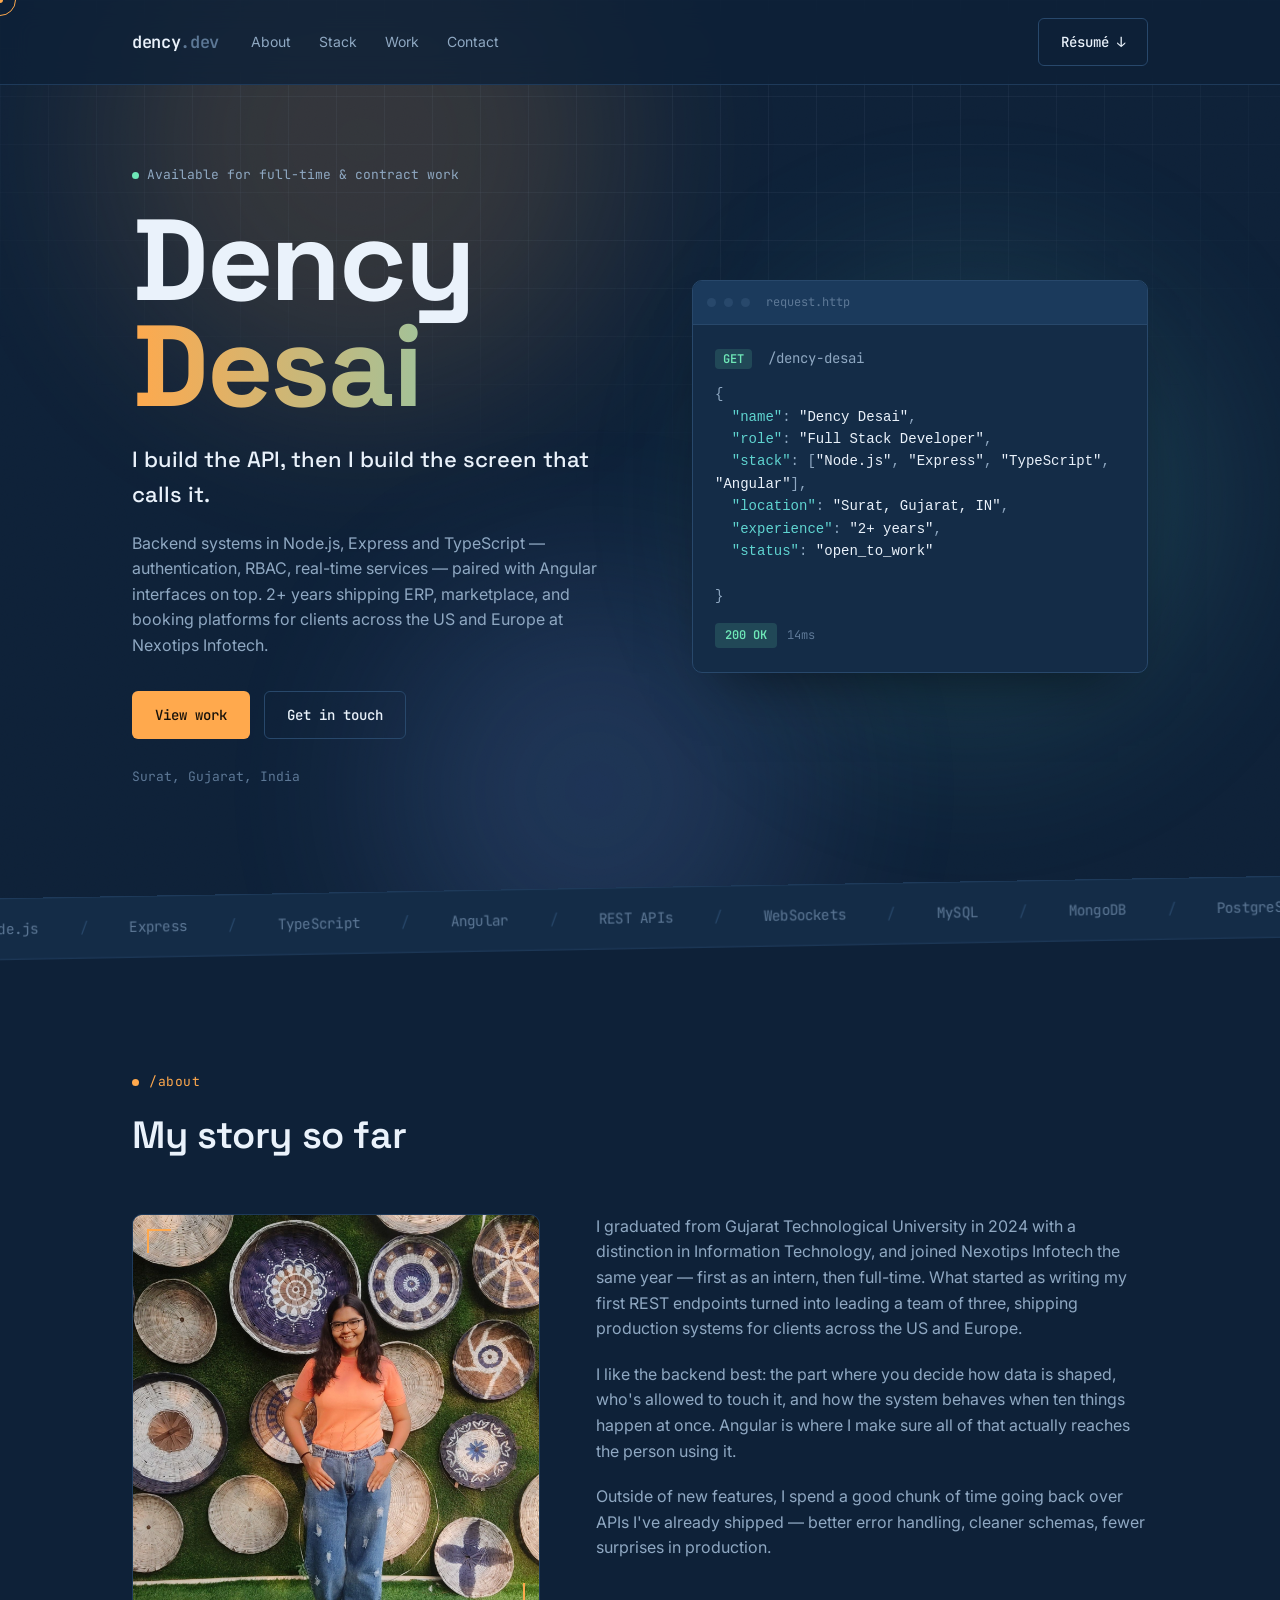
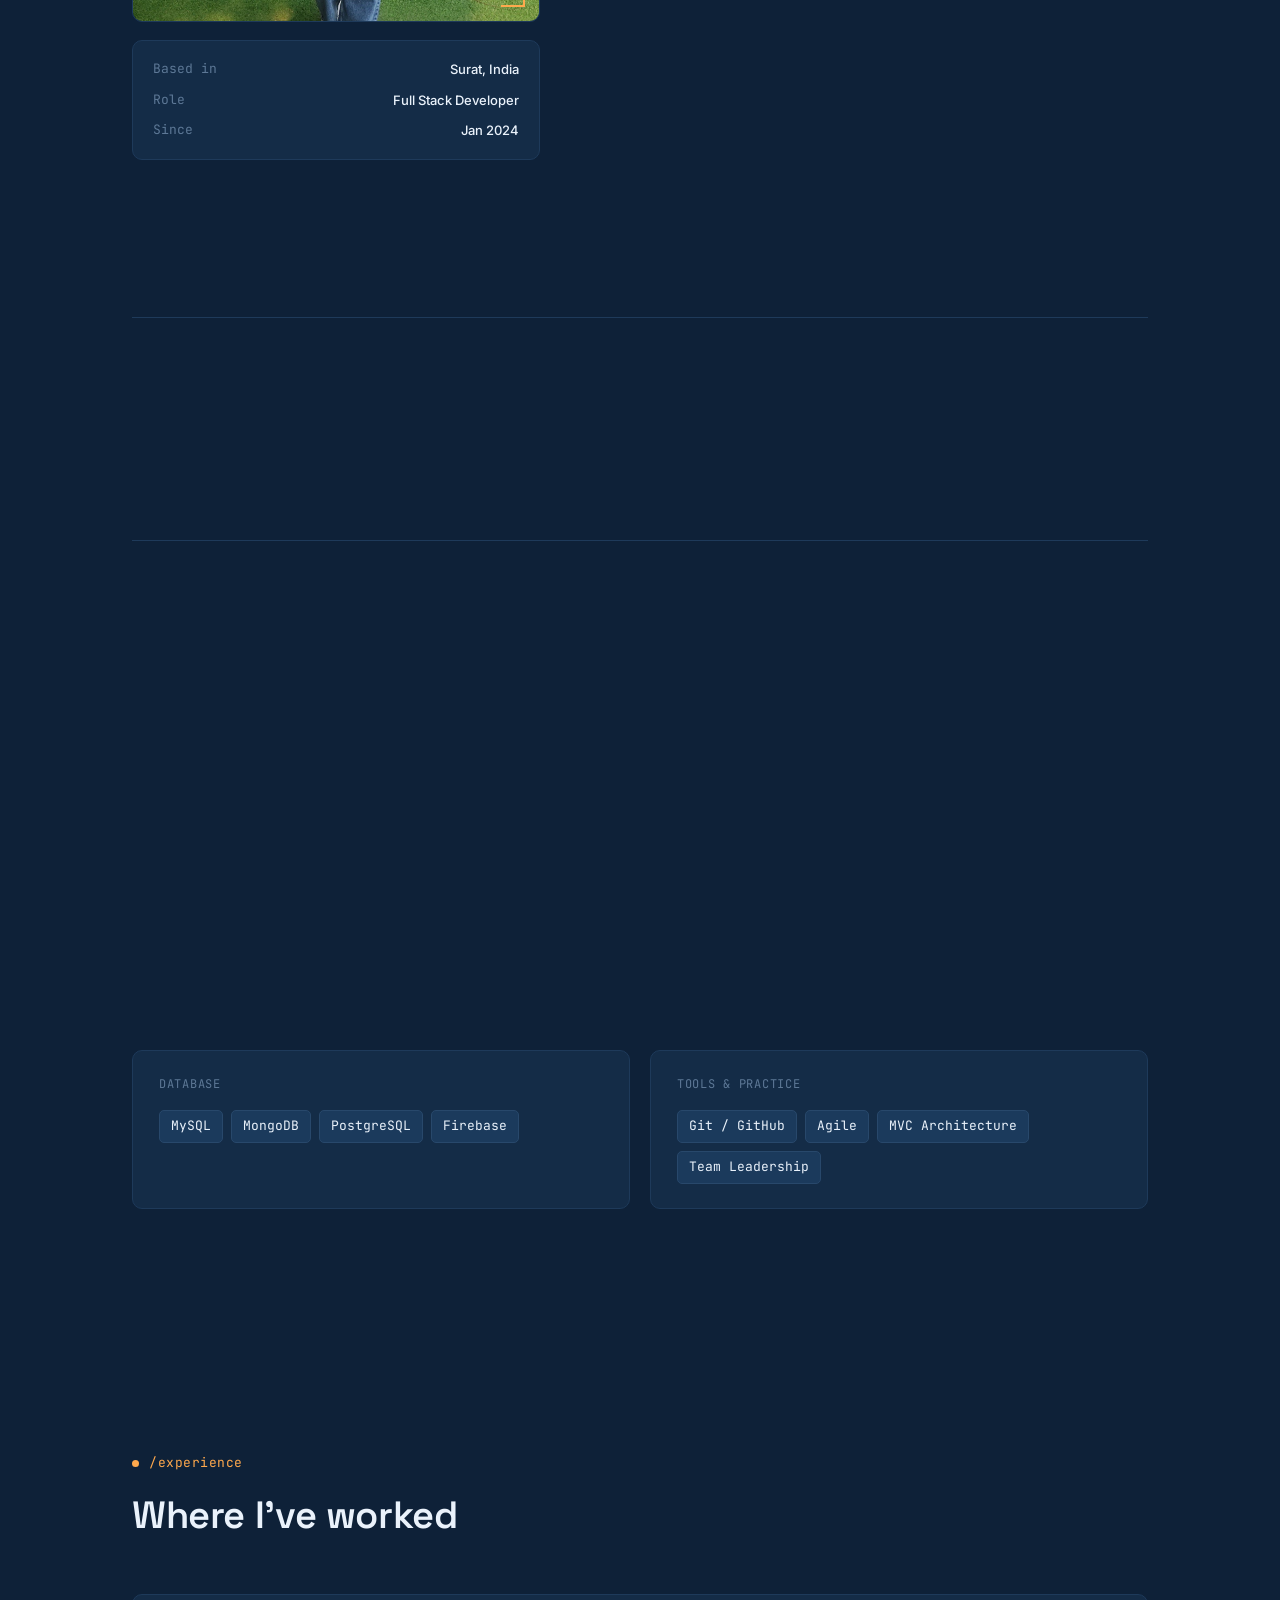
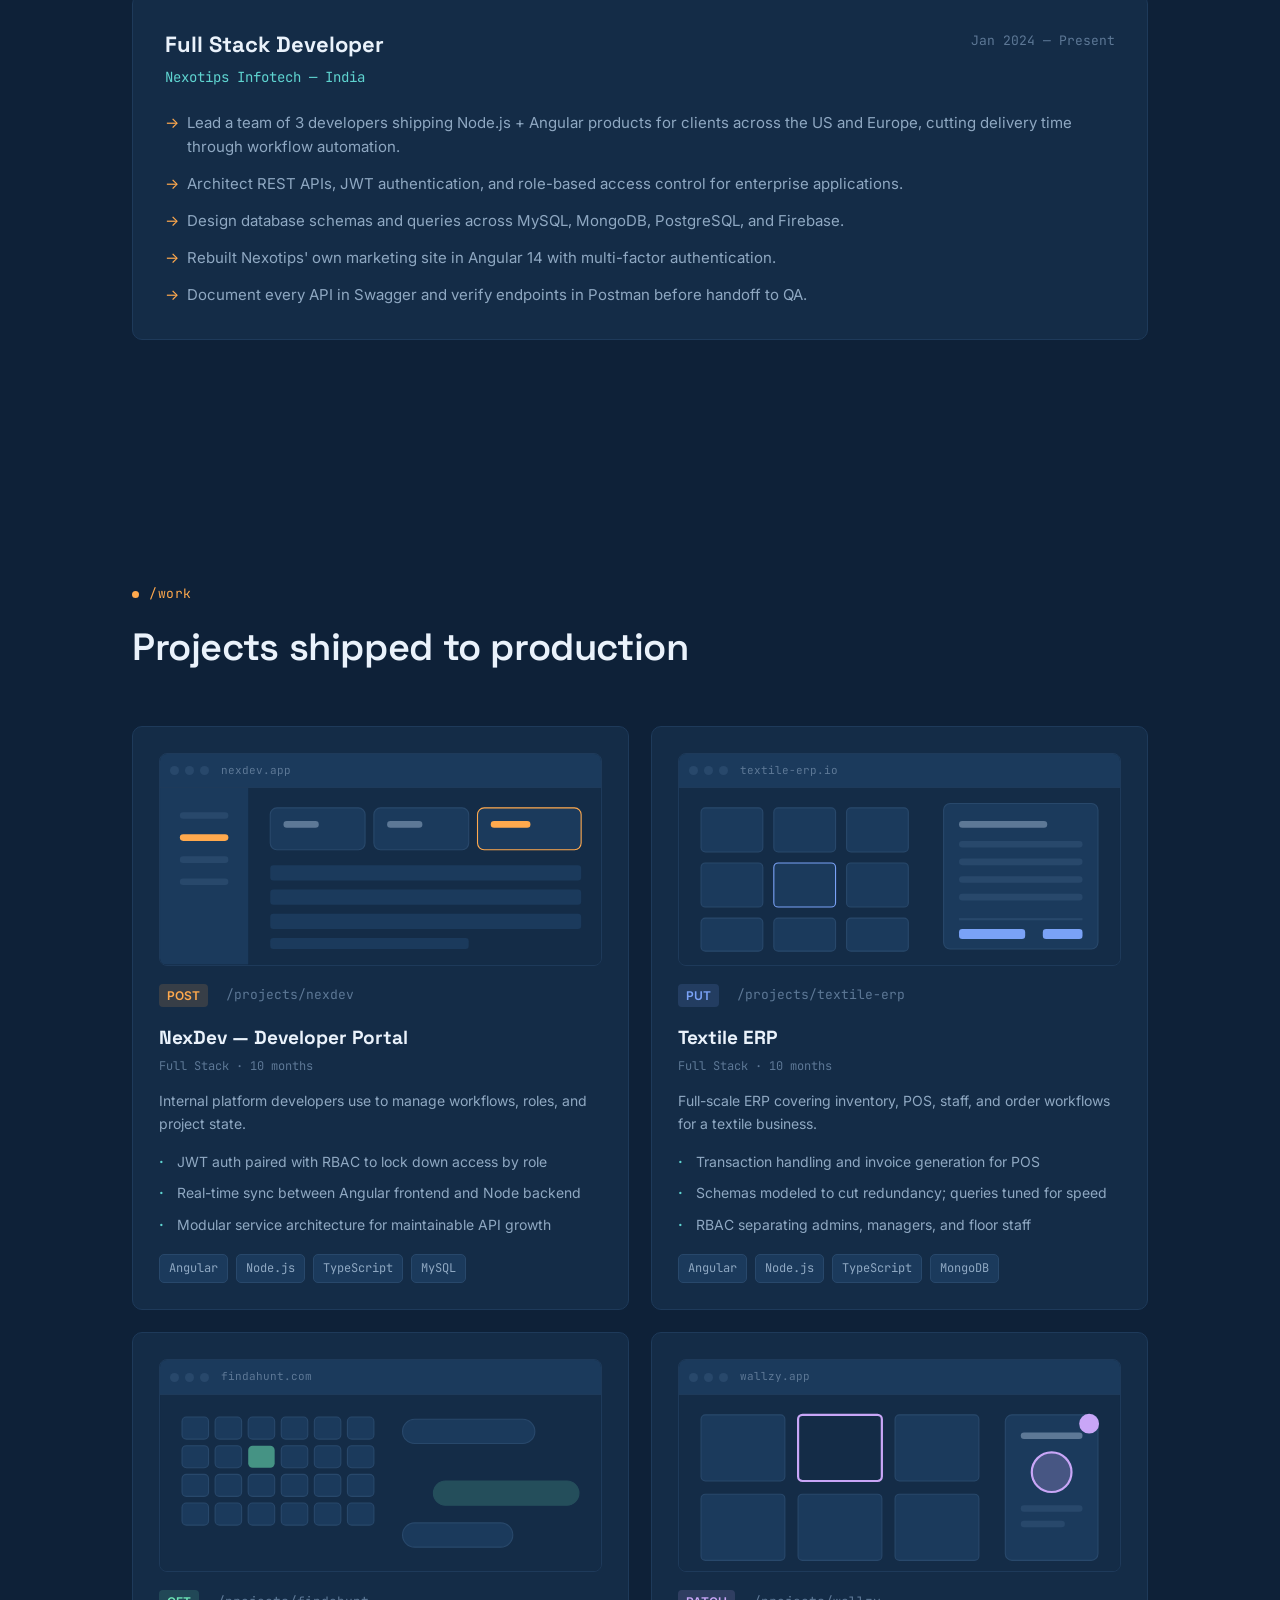
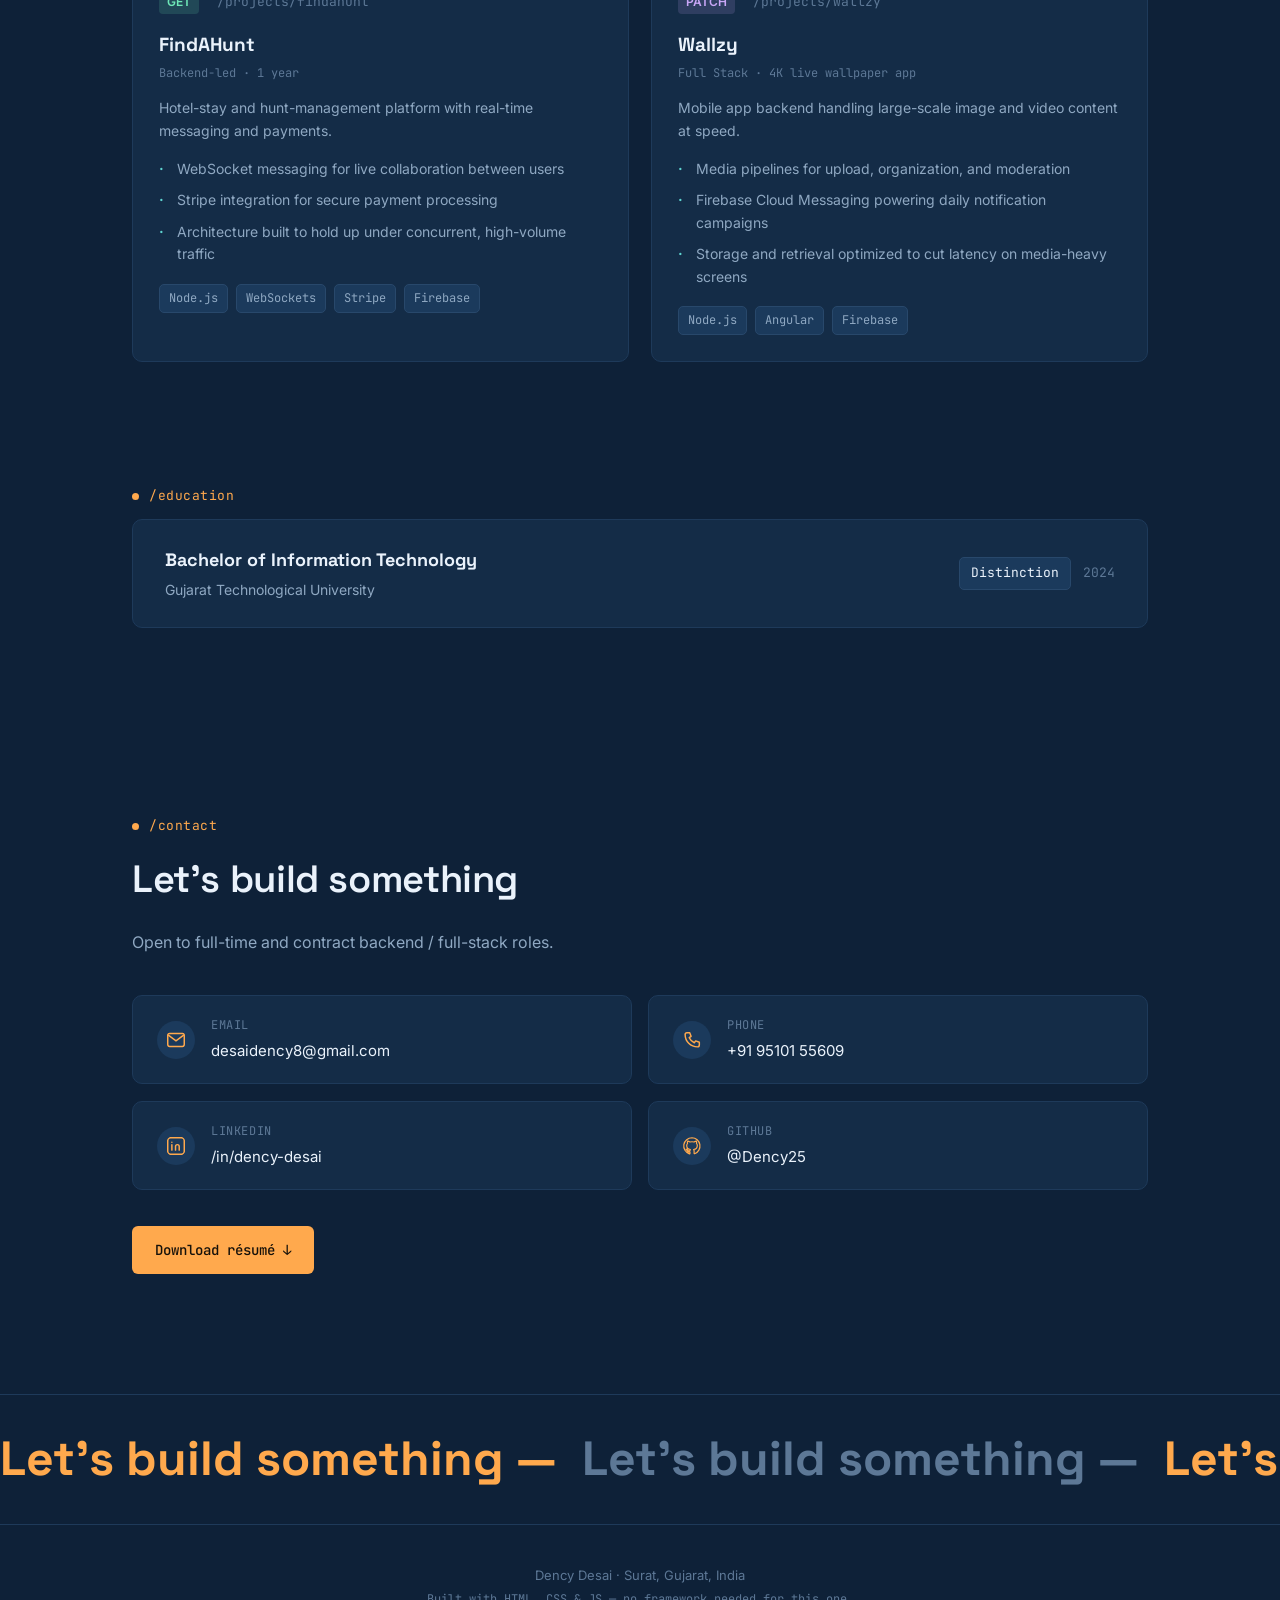
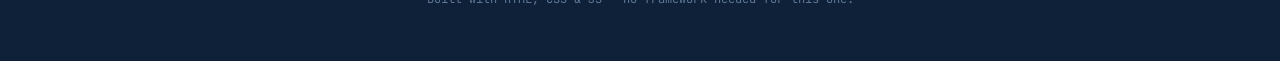
==== commit 8b699dac: "portfolio image added" ====
--- a/index.html
+++ b/index.html
@@ -43,7 +43,7 @@
       <a href="#work" class="magnetic">Work</a>
       <a href="#contact" class="magnetic">Contact</a>
     </nav>
-    <a href="resume-backend.pdf" class="btn btn-ghost nav-cta magnetic" download>Résumé ↓</a>
+    <a href="resume.pdf" class="btn btn-ghost nav-cta magnetic" download>Résumé ↓</a>
     <button class="nav-toggle" id="navToggle" aria-label="Open menu" aria-expanded="false">
       <span></span><span></span><span></span>
     </button>
@@ -53,7 +53,7 @@
     <a href="#stack">Stack</a>
     <a href="#work">Work</a>
     <a href="#contact">Contact</a>
-    <a href="resume-backend.pdf" download>Download Résumé</a>
+    <a href="resume.pdf" download>Download Résumé</a>
   </nav>
 </header>
 
@@ -249,6 +249,30 @@
 
       <article class="work-card reveal tilt">
         <div class="work-card-sweep"></div>
+        <div class="work-preview">
+          <div class="work-preview-bar">
+            <span class="terminal-dot"></span><span class="terminal-dot"></span><span class="terminal-dot"></span>
+            <span class="work-preview-url">nexdev.app</span>
+          </div>
+          <svg viewBox="0 0 400 160" class="preview-svg" xmlns="http://www.w3.org/2000/svg">
+            <rect width="400" height="160" fill="var(--surface)"/>
+            <rect x="0" y="0" width="80" height="160" fill="var(--surface-2)"/>
+            <rect x="18" y="22" width="44" height="6" rx="3" fill="var(--border)"/>
+            <rect x="18" y="42" width="44" height="6" rx="3" fill="var(--accent)"/>
+            <rect x="18" y="62" width="44" height="6" rx="3" fill="var(--border)"/>
+            <rect x="18" y="82" width="44" height="6" rx="3" fill="var(--border)"/>
+            <rect x="100" y="18" width="86" height="38" rx="6" fill="var(--surface-2)" stroke="var(--border)"/>
+            <rect x="194" y="18" width="86" height="38" rx="6" fill="var(--surface-2)" stroke="var(--border)"/>
+            <rect x="288" y="18" width="94" height="38" rx="6" fill="var(--surface-2)" stroke="var(--accent)"/>
+            <rect x="112" y="30" width="32" height="6" rx="3" fill="var(--text-faint)"/>
+            <rect x="206" y="30" width="32" height="6" rx="3" fill="var(--text-faint)"/>
+            <rect x="300" y="30" width="36" height="6" rx="3" fill="var(--accent)"/>
+            <rect x="100" y="70" width="282" height="14" rx="3" fill="var(--surface-2)"/>
+            <rect x="100" y="92" width="282" height="14" rx="3" fill="var(--surface-2)"/>
+            <rect x="100" y="114" width="282" height="14" rx="3" fill="var(--surface-2)"/>
+            <rect x="100" y="136" width="180" height="10" rx="3" fill="var(--surface-2)"/>
+          </svg>
+        </div>
         <div class="work-head">
           <span class="method post">POST</span>
           <span class="endpoint">/projects/nexdev</span>
@@ -269,6 +293,33 @@
 
       <article class="work-card reveal tilt">
         <div class="work-card-sweep"></div>
+        <div class="work-preview">
+          <div class="work-preview-bar">
+            <span class="terminal-dot"></span><span class="terminal-dot"></span><span class="terminal-dot"></span>
+            <span class="work-preview-url">textile-erp.io</span>
+          </div>
+          <svg viewBox="0 0 400 160" class="preview-svg" xmlns="http://www.w3.org/2000/svg">
+            <rect width="400" height="160" fill="var(--surface)"/>
+            <rect x="20" y="18" width="56" height="40" rx="4" fill="var(--surface-2)" stroke="var(--border)"/>
+            <rect x="86" y="18" width="56" height="40" rx="4" fill="var(--surface-2)" stroke="var(--border)"/>
+            <rect x="152" y="18" width="56" height="40" rx="4" fill="var(--surface-2)" stroke="var(--border)"/>
+            <rect x="20" y="68" width="56" height="40" rx="4" fill="var(--surface-2)" stroke="var(--border)"/>
+            <rect x="86" y="68" width="56" height="40" rx="4" fill="var(--surface-2)" stroke="var(--blue)"/>
+            <rect x="152" y="68" width="56" height="40" rx="4" fill="var(--surface-2)" stroke="var(--border)"/>
+            <rect x="20" y="118" width="56" height="30" rx="4" fill="var(--surface-2)" stroke="var(--border)"/>
+            <rect x="86" y="118" width="56" height="30" rx="4" fill="var(--surface-2)" stroke="var(--border)"/>
+            <rect x="152" y="118" width="56" height="30" rx="4" fill="var(--surface-2)" stroke="var(--border)"/>
+            <rect x="240" y="14" width="140" height="132" rx="6" fill="var(--surface-2)" stroke="var(--border)"/>
+            <rect x="254" y="30" width="80" height="6" rx="3" fill="var(--text-faint)"/>
+            <rect x="254" y="48" width="112" height="6" rx="3" fill="var(--border)"/>
+            <rect x="254" y="64" width="112" height="6" rx="3" fill="var(--border)"/>
+            <rect x="254" y="80" width="112" height="6" rx="3" fill="var(--border)"/>
+            <rect x="254" y="96" width="112" height="6" rx="3" fill="var(--border)"/>
+            <rect x="254" y="118" width="112" height="2" fill="var(--border)"/>
+            <rect x="254" y="128" width="60" height="9" rx="3" fill="var(--blue)"/>
+            <rect x="330" y="128" width="36" height="9" rx="3" fill="var(--blue)"/>
+          </svg>
+        </div>
         <div class="work-head">
           <span class="method put">PUT</span>
           <span class="endpoint">/projects/textile-erp</span>
@@ -289,6 +340,42 @@
 
       <article class="work-card reveal tilt">
         <div class="work-card-sweep"></div>
+        <div class="work-preview">
+          <div class="work-preview-bar">
+            <span class="terminal-dot"></span><span class="terminal-dot"></span><span class="terminal-dot"></span>
+            <span class="work-preview-url">findahunt.com</span>
+          </div>
+          <svg viewBox="0 0 400 160" class="preview-svg" xmlns="http://www.w3.org/2000/svg">
+            <rect width="400" height="160" fill="var(--surface)"/>
+            <rect x="20" y="20" width="24" height="20" rx="4" fill="var(--surface-2)" stroke="var(--border)"/>
+            <rect x="50" y="20" width="24" height="20" rx="4" fill="var(--surface-2)" stroke="var(--border)"/>
+            <rect x="80" y="20" width="24" height="20" rx="4" fill="var(--surface-2)" stroke="var(--border)"/>
+            <rect x="110" y="20" width="24" height="20" rx="4" fill="var(--surface-2)" stroke="var(--border)"/>
+            <rect x="140" y="20" width="24" height="20" rx="4" fill="var(--surface-2)" stroke="var(--border)"/>
+            <rect x="170" y="20" width="24" height="20" rx="4" fill="var(--surface-2)" stroke="var(--border)"/>
+            <rect x="20" y="46" width="24" height="20" rx="4" fill="var(--surface-2)" stroke="var(--border)"/>
+            <rect x="50" y="46" width="24" height="20" rx="4" fill="var(--surface-2)" stroke="var(--border)"/>
+            <rect x="80" y="46" width="24" height="20" rx="4" fill="var(--green)" opacity="0.55"/>
+            <rect x="110" y="46" width="24" height="20" rx="4" fill="var(--surface-2)" stroke="var(--border)"/>
+            <rect x="140" y="46" width="24" height="20" rx="4" fill="var(--surface-2)" stroke="var(--border)"/>
+            <rect x="170" y="46" width="24" height="20" rx="4" fill="var(--surface-2)" stroke="var(--border)"/>
+            <rect x="20" y="72" width="24" height="20" rx="4" fill="var(--surface-2)" stroke="var(--border)"/>
+            <rect x="50" y="72" width="24" height="20" rx="4" fill="var(--surface-2)" stroke="var(--border)"/>
+            <rect x="80" y="72" width="24" height="20" rx="4" fill="var(--surface-2)" stroke="var(--border)"/>
+            <rect x="110" y="72" width="24" height="20" rx="4" fill="var(--surface-2)" stroke="var(--border)"/>
+            <rect x="140" y="72" width="24" height="20" rx="4" fill="var(--surface-2)" stroke="var(--border)"/>
+            <rect x="170" y="72" width="24" height="20" rx="4" fill="var(--surface-2)" stroke="var(--border)"/>
+            <rect x="20" y="98" width="24" height="20" rx="4" fill="var(--surface-2)" stroke="var(--border)"/>
+            <rect x="50" y="98" width="24" height="20" rx="4" fill="var(--surface-2)" stroke="var(--border)"/>
+            <rect x="80" y="98" width="24" height="20" rx="4" fill="var(--surface-2)" stroke="var(--border)"/>
+            <rect x="110" y="98" width="24" height="20" rx="4" fill="var(--surface-2)" stroke="var(--border)"/>
+            <rect x="140" y="98" width="24" height="20" rx="4" fill="var(--surface-2)" stroke="var(--border)"/>
+            <rect x="170" y="98" width="24" height="20" rx="4" fill="var(--surface-2)" stroke="var(--border)"/>
+            <rect x="220" y="22" width="120" height="22" rx="11" fill="var(--surface-2)" stroke="var(--border)"/>
+            <rect x="248" y="78" width="132" height="22" rx="11" fill="var(--green)" opacity="0.18" stroke="var(--green)"/>
+            <rect x="220" y="116" width="100" height="22" rx="11" fill="var(--surface-2)" stroke="var(--border)"/>
+          </svg>
+        </div>
         <div class="work-head">
           <span class="method get">GET</span>
           <span class="endpoint">/projects/findahunt</span>
@@ -309,6 +396,28 @@
 
       <article class="work-card reveal tilt">
         <div class="work-card-sweep"></div>
+        <div class="work-preview">
+          <div class="work-preview-bar">
+            <span class="terminal-dot"></span><span class="terminal-dot"></span><span class="terminal-dot"></span>
+            <span class="work-preview-url">wallzy.app</span>
+          </div>
+          <svg viewBox="0 0 400 160" class="preview-svg" xmlns="http://www.w3.org/2000/svg">
+            <rect width="400" height="160" fill="var(--surface)"/>
+            <rect x="20" y="18" width="76" height="60" rx="4" fill="var(--surface-2)" stroke="var(--border)"/>
+            <rect x="108" y="18" width="76" height="60" rx="4" fill="none" stroke="var(--purple)" stroke-width="2"/>
+            <rect x="196" y="18" width="76" height="60" rx="4" fill="var(--surface-2)" stroke="var(--border)"/>
+            <rect x="20" y="90" width="76" height="60" rx="4" fill="var(--surface-2)" stroke="var(--border)"/>
+            <rect x="108" y="90" width="76" height="60" rx="4" fill="var(--surface-2)" stroke="var(--border)"/>
+            <rect x="196" y="90" width="76" height="60" rx="4" fill="var(--surface-2)" stroke="var(--border)"/>
+            <rect x="296" y="18" width="84" height="132" rx="6" fill="var(--surface-2)" stroke="var(--border)"/>
+            <rect x="310" y="34" width="56" height="6" rx="3" fill="var(--text-faint)"/>
+            <circle cx="338" cy="70" r="18" fill="var(--purple)" opacity="0.25"/>
+            <circle cx="338" cy="70" r="18" fill="none" stroke="var(--purple)" stroke-width="2"/>
+            <rect x="310" y="100" width="56" height="6" rx="3" fill="var(--border)"/>
+            <rect x="310" y="114" width="40" height="6" rx="3" fill="var(--border)"/>
+            <circle cx="372" cy="26" r="9" fill="var(--purple)"/>
+          </svg>
+        </div>
         <div class="work-head">
           <span class="method patch">PATCH</span>
           <span class="endpoint">/projects/wallzy</span>
@@ -353,26 +462,37 @@
 
     <div class="contact-grid">
       <a class="contact-card reveal magnetic" href="mailto:desaidency8@gmail.com">
-        <span class="contact-label">Email</span>
-        <span class="contact-value">desaidency8@gmail.com</span>
+        <svg class="contact-icon" viewBox="0 0 24 24" fill="none" xmlns="http://www.w3.org/2000/svg"><rect x="3" y="5" width="18" height="14" rx="2" stroke="currentColor" stroke-width="1.6"/><path d="M4 7l8 6 8-6" stroke="currentColor" stroke-width="1.6" stroke-linecap="round"/></svg>
+        <span class="contact-text">
+          <span class="contact-label">Email</span>
+          <span class="contact-value">desaidency8@gmail.com</span>
+        </span>
       </a>
       <a class="contact-card reveal magnetic" href="tel:+919510155609">
-        <span class="contact-label">Phone</span>
-        <span class="contact-value">+91 95101 55609</span>
+        <svg class="contact-icon" viewBox="0 0 24 24" fill="none" xmlns="http://www.w3.org/2000/svg"><path d="M6.5 4h3l1.5 4-2 1.5a11 11 0 005.5 5.5L16 13l4 1.5v3a2 2 0 01-2 2C10.5 19.5 4.5 13.5 4.5 6a2 2 0 012-2z" stroke="currentColor" stroke-width="1.6" stroke-linejoin="round"/></svg>
+        <span class="contact-text">
+          <span class="contact-label">Phone</span>
+          <span class="contact-value">+91 95101 55609</span>
+        </span>
       </a>
       <a class="contact-card reveal magnetic" href="https://www.linkedin.com/in/dency-desai/" target="_blank" rel="noopener">
-        <span class="contact-label">LinkedIn</span>
-        <span class="contact-value">/in/dency-desai</span>
+        <svg class="contact-icon" viewBox="0 0 24 24" fill="none" xmlns="http://www.w3.org/2000/svg"><rect x="3" y="3" width="18" height="18" rx="3" stroke="currentColor" stroke-width="1.6"/><path d="M7.5 10.5v6M7.5 7.8v.2M11.5 16.5v-4a2 2 0 014 0v4M11.5 12.5v4" stroke="currentColor" stroke-width="1.6" stroke-linecap="round"/></svg>
+        <span class="contact-text">
+          <span class="contact-label">LinkedIn</span>
+          <span class="contact-value">/in/dency-desai</span>
+        </span>
       </a>
-      <a class="contact-card reveal magnetic" href="https://github.com/dency-nexotips" target="_blank" rel="noopener">
-        <span class="contact-label">GitHub</span>
-        <span class="contact-value">@dency-nexotips</span>
+      <a class="contact-card reveal magnetic" href="https://github.com/Dency25" target="_blank" rel="noopener">
+        <svg class="contact-icon" viewBox="0 0 24 24" fill="none" xmlns="http://www.w3.org/2000/svg"><path d="M12 3a9 9 0 00-2.85 17.54c.45.08.6-.2.6-.43v-1.7c-2.5.3-2.97-1.18-2.97-1.18-.4-1.02-.98-1.3-.98-1.3-.8-.55.06-.53.06-.53.88.06 1.34.9 1.34.9.79 1.34 2.06.96 2.56.73.08-.57.31-.96.56-1.18-2-.22-4.1-1-4.1-4.4 0-.97.35-1.76.92-2.38-.1-.22-.4-1.12.1-2.34 0 0 .76-.24 2.5.92a8.6 8.6 0 014.55 0c1.74-1.16 2.5-.92 2.5-.92.5 1.22.2 2.12.1 2.34.57.62.92 1.4.92 2.38 0 3.41-2.1 4.18-4.1 4.4.32.28.6.82.6 1.66v2.46c0 .23.15.51.6.43A9 9 0 0012 3z" stroke="currentColor" stroke-width="1.3" stroke-linejoin="round"/></svg>
+        <span class="contact-text">
+          <span class="contact-label">GitHub</span>
+          <span class="contact-value">@Dency25</span>
+        </span>
       </a>
     </div>
 
     <div class="resume-row reveal">
-      <a href="resume-backend.pdf" class="btn btn-primary magnetic" download>Backend résumé ↓</a>
-      <a href="resume-frontend.pdf" class="btn btn-ghost magnetic" download>Frontend résumé ↓</a>
+      <a href="resume.pdf" class="btn btn-primary magnetic" download>Download résumé ↓</a>
     </div>
   </section>
 
--- a/style.css
+++ b/style.css
@@ -574,6 +574,35 @@
 }
 .work-card:hover .work-card-sweep{ transform: translateX(120%); }
 
+.work-preview{
+  position: relative;
+  border-radius: 8px;
+  overflow: hidden;
+  border: 1px solid var(--border-soft);
+  margin-bottom: 18px;
+}
+.work-preview-bar{
+  display: flex;
+  align-items: center;
+  gap: 6px;
+  padding: 8px 10px;
+  background: var(--surface-2);
+  border-bottom: 1px solid var(--border-soft);
+}
+.work-preview-url{
+  margin-left: 6px;
+  font-family: var(--font-mono);
+  font-size: 11px;
+  color: var(--text-faint);
+}
+.preview-svg{
+  display: block;
+  width: 100%;
+  height: auto;
+  transition: transform .5s ease;
+}
+.work-card:hover .preview-svg{ transform: scale(1.035); }
+
 .work-head{ display: flex; align-items: center; gap: 10px; margin-bottom: 16px; position: relative; }
 .endpoint{ font-family: var(--font-mono); font-size: 13px; color: var(--text-faint); }
 .work-card h3{ font-size: 19px; margin-bottom: 4px; position: relative; }
@@ -601,12 +630,23 @@
 .contact-grid{ display: grid; grid-template-columns: repeat(2, 1fr); gap: 16px; margin-bottom: 36px; }
 .contact-card{
   background: var(--surface); border: 1px solid var(--border-soft); border-radius: var(--radius);
-  padding: 20px 24px; display: flex; flex-direction: column; gap: 6px;
+  padding: 20px 24px; display: flex; align-items: center; gap: 16px;
   transition: border-color .25s ease, transform .15s ease, opacity .7s cubic-bezier(.2,.7,.2,1);
 }
 .contact-card:hover{ border-color: var(--accent); }
+.contact-icon{
+  width: 38px; height: 38px;
+  flex-shrink: 0;
+  padding: 8px;
+  border-radius: 50%;
+  background: var(--surface-2);
+  color: var(--accent);
+  transition: background .2s ease, color .2s ease;
+}
+.contact-card:hover .contact-icon{ background: rgba(255,169,77,0.15); }
+.contact-text{ display: flex; flex-direction: column; gap: 4px; min-width: 0; }
 .contact-label{ font-family: var(--font-mono); font-size: 12px; color: var(--text-faint); text-transform: uppercase; letter-spacing: 0.05em; }
-.contact-value{ font-size: 15px; }
+.contact-value{ font-size: 15px; overflow-wrap: anywhere; }
 .resume-row{ display: flex; gap: 14px; flex-wrap: wrap; }
 
 /* ====================================================
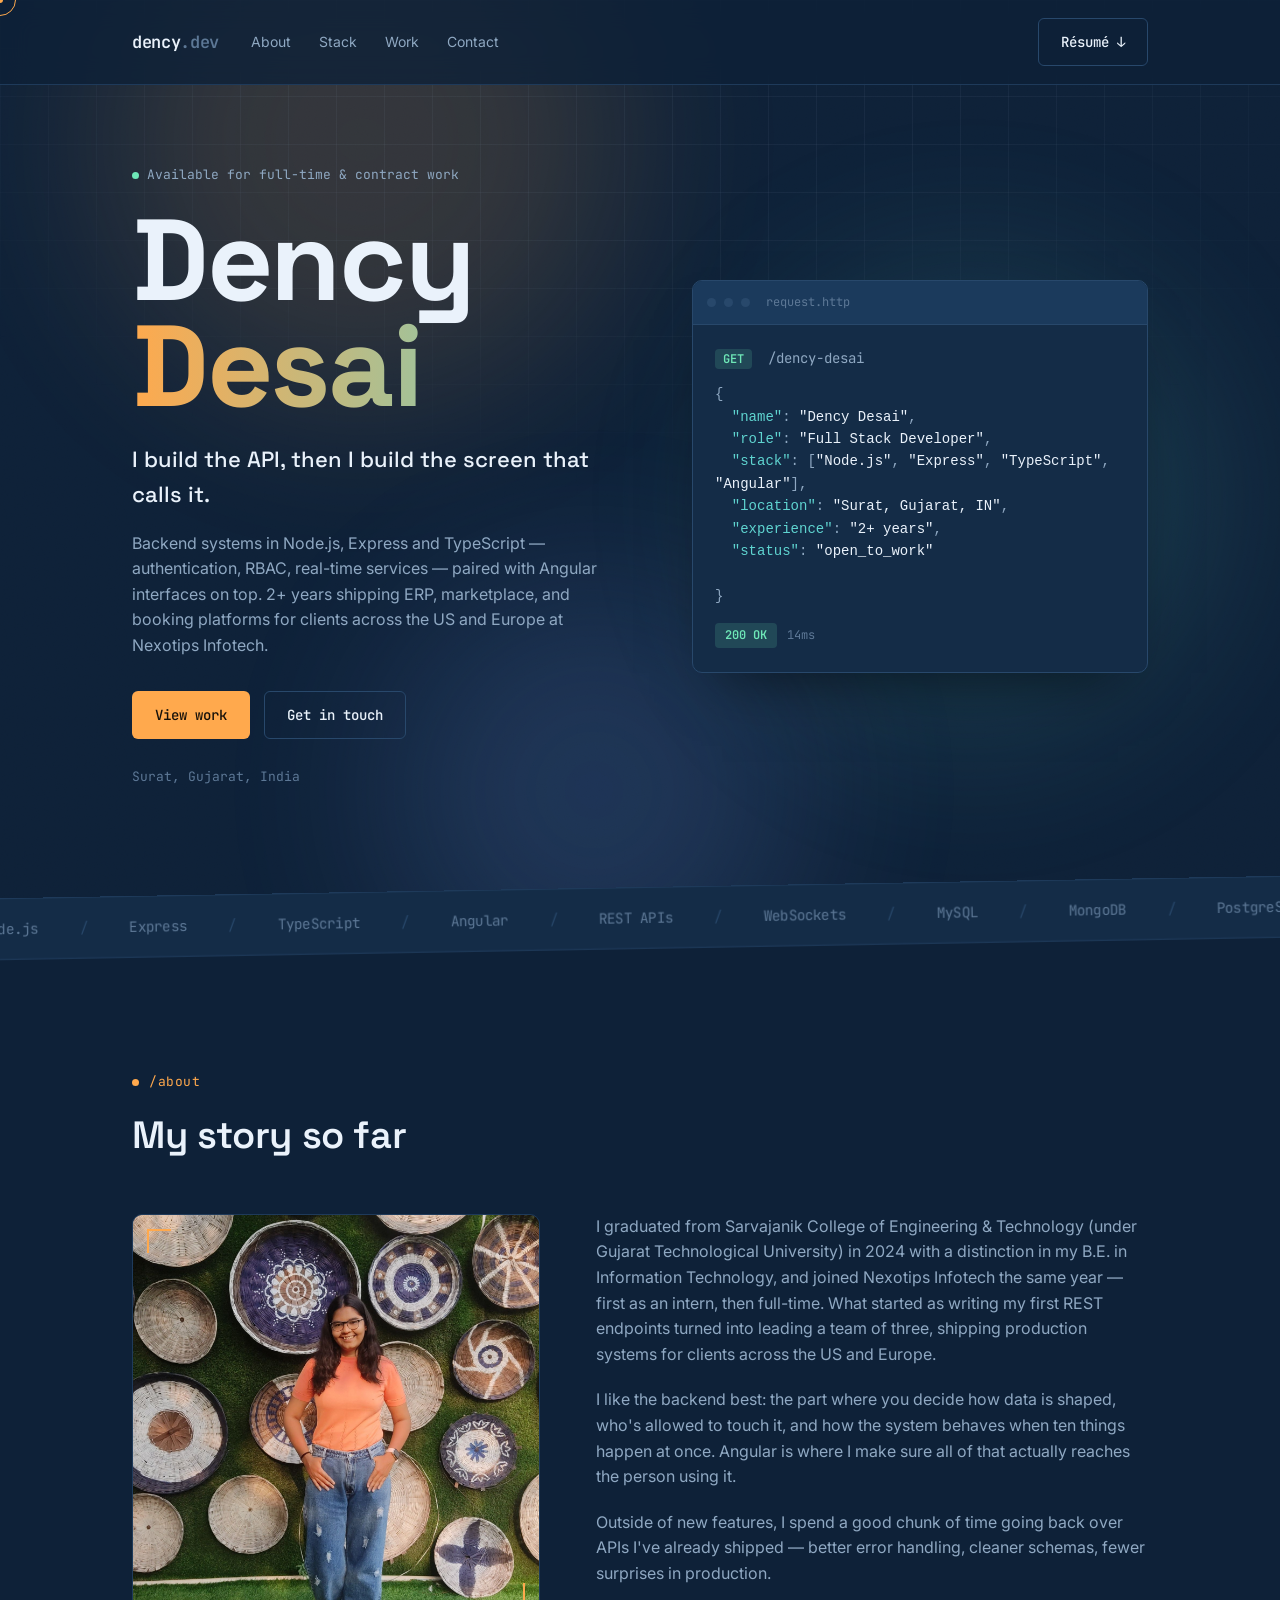
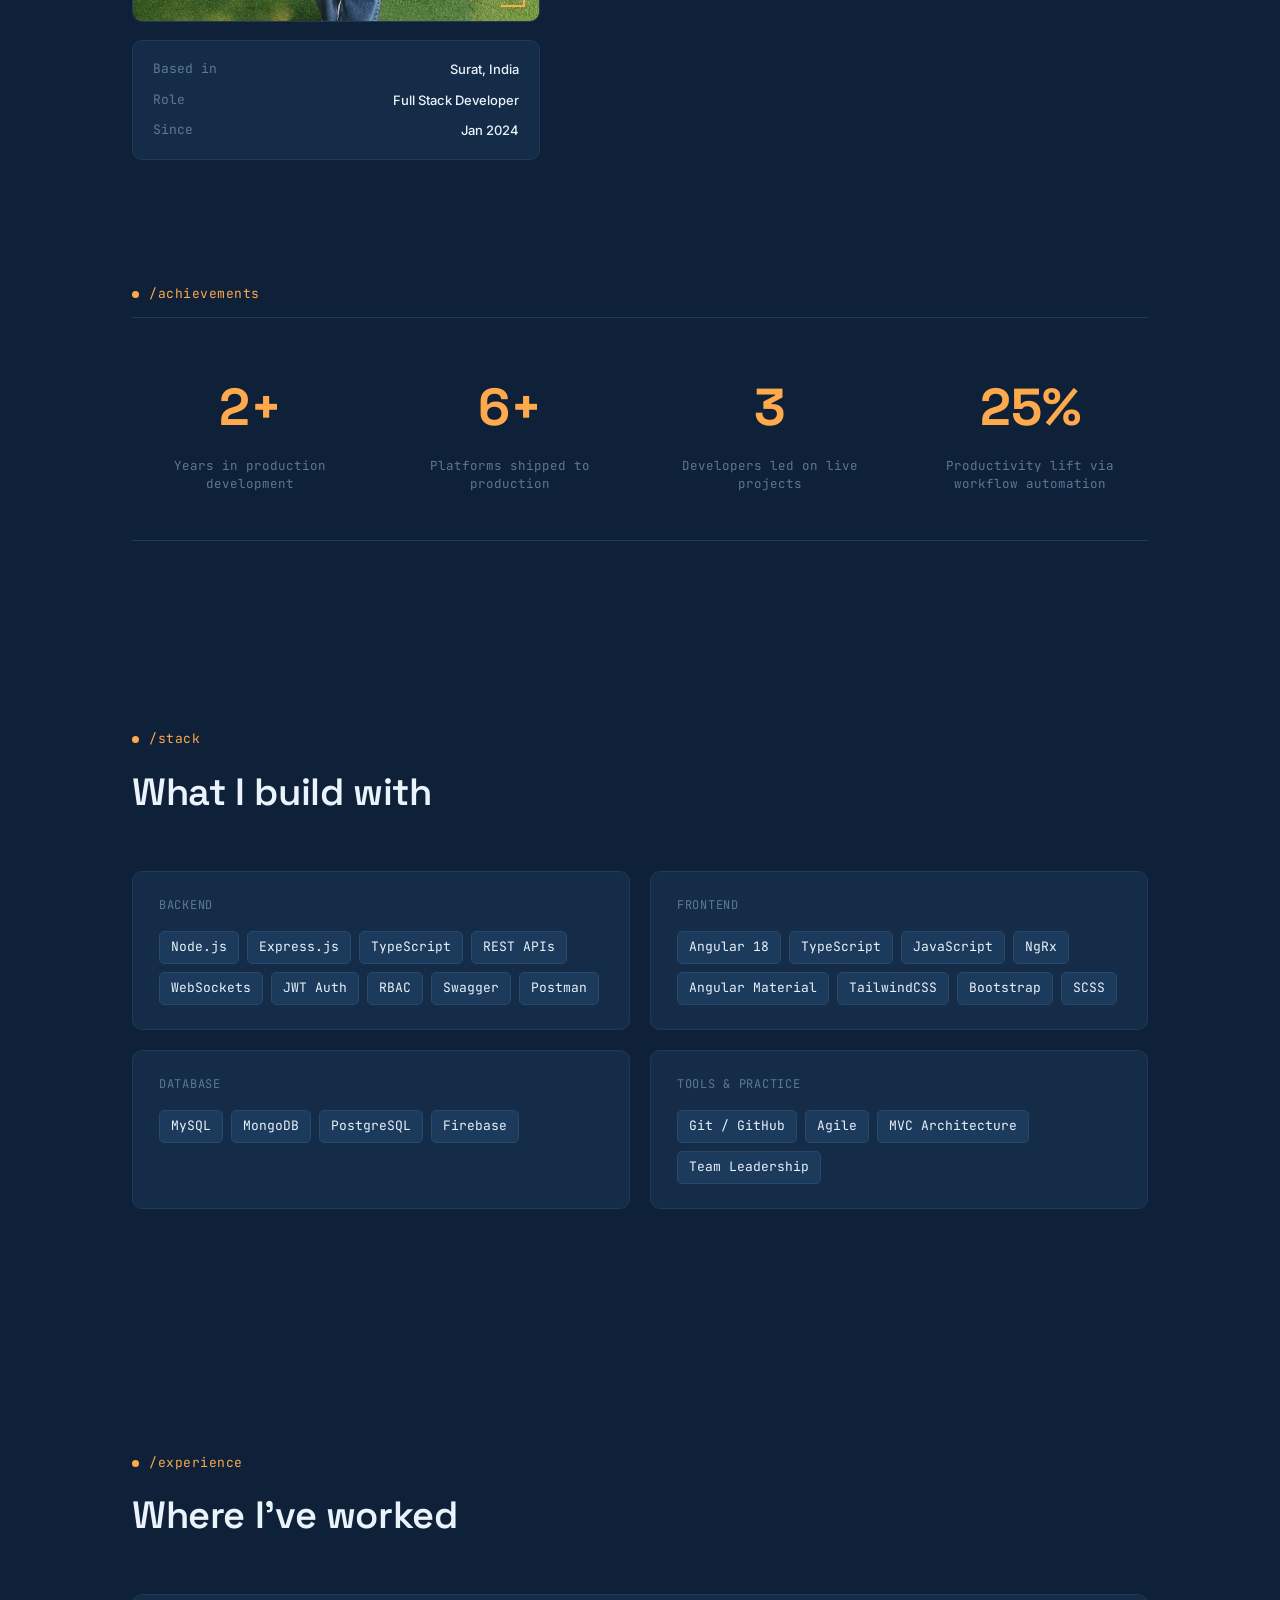
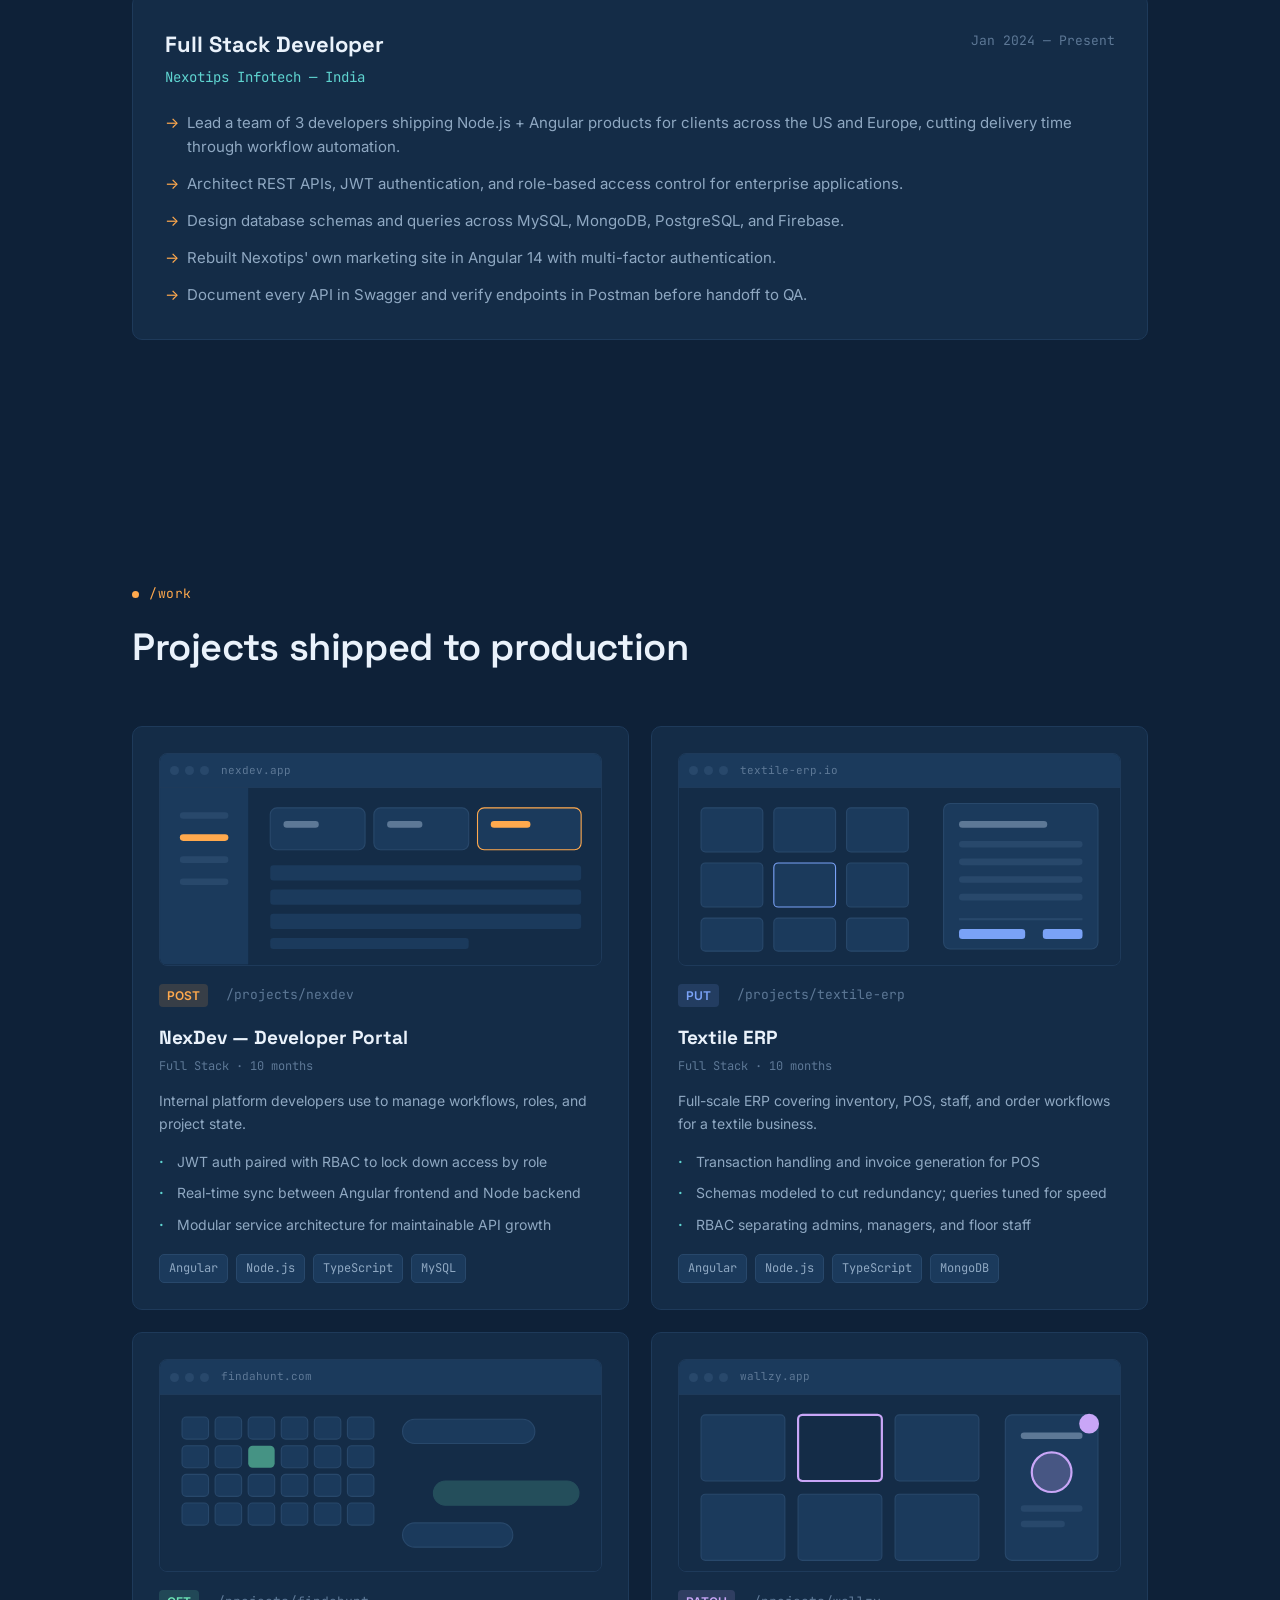
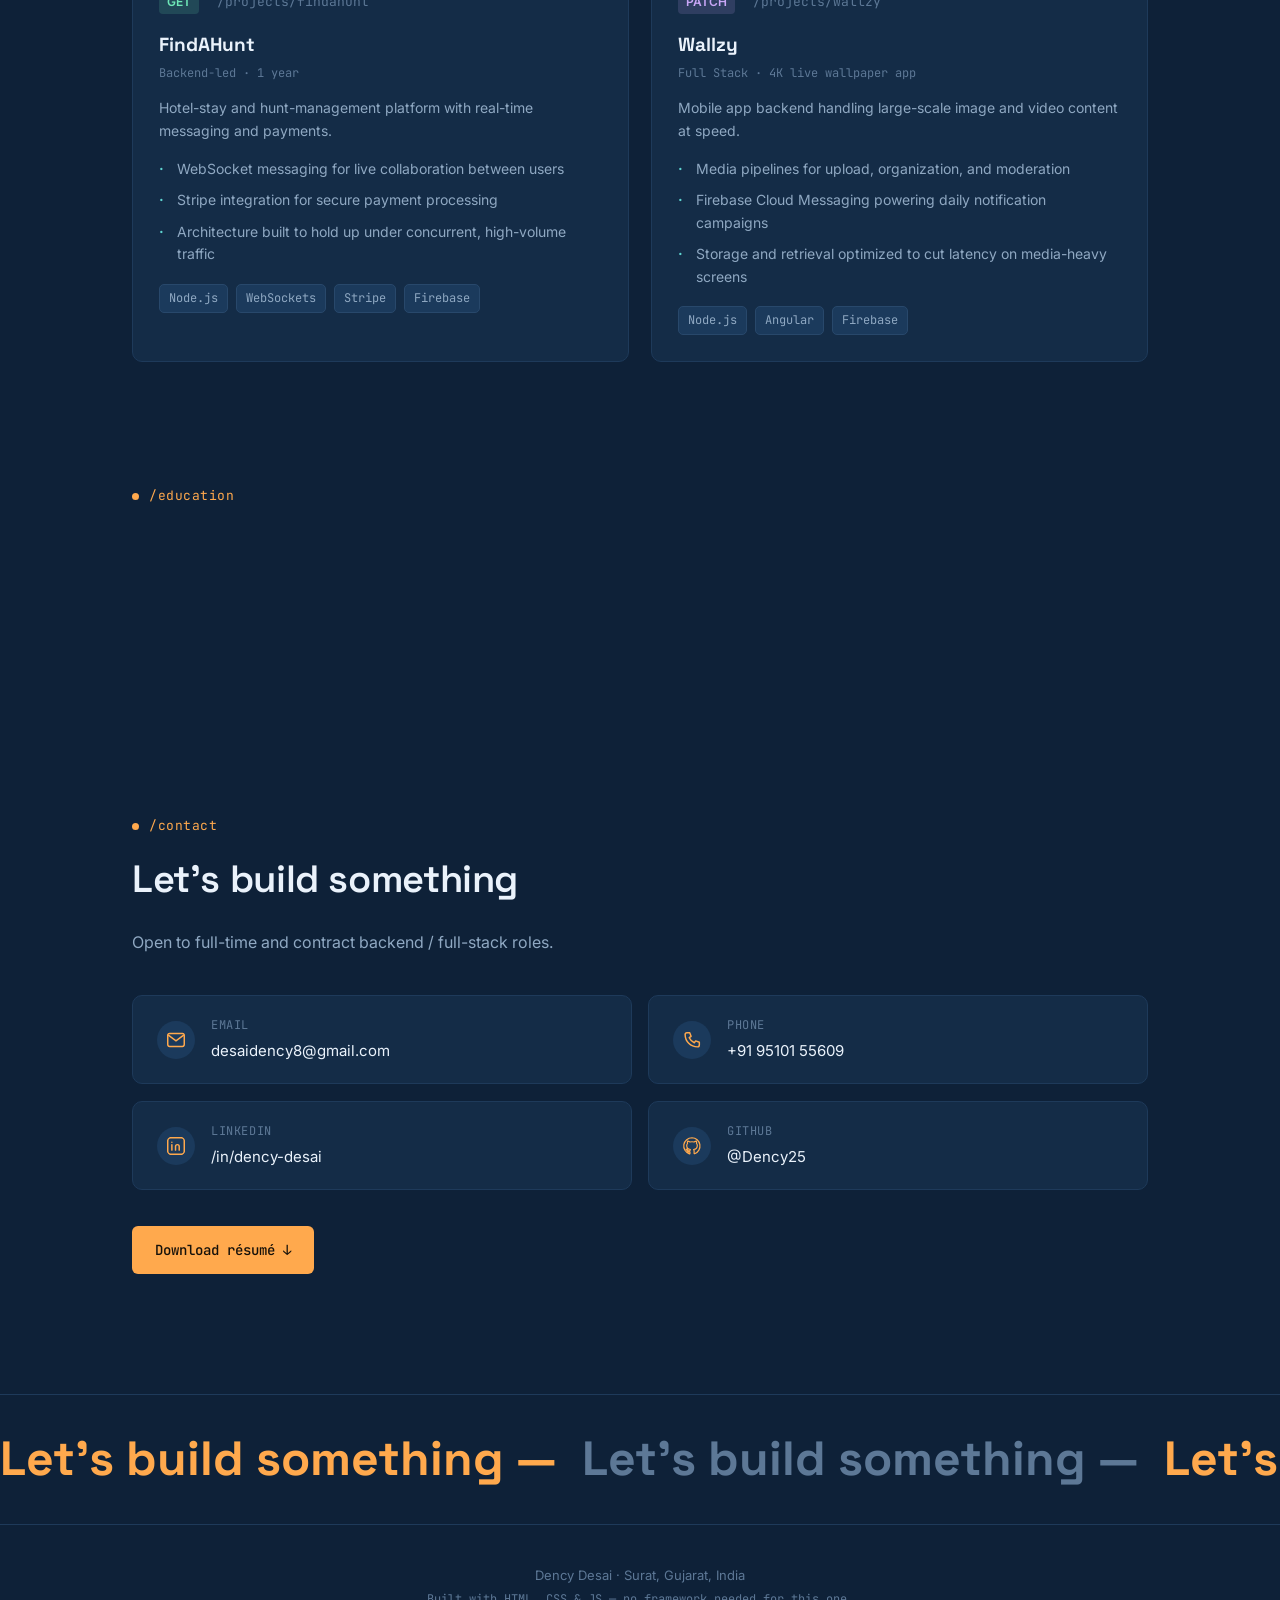
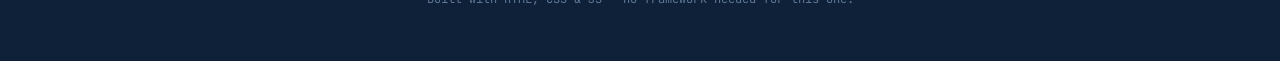
==== commit 2c753cdb: "portfolio changes" ====
--- a/index.html
+++ b/index.html
@@ -135,8 +135,9 @@
 
       <div class="about-copy reveal">
         <p>
-          I graduated from Gujarat Technological University in 2024 with a distinction in
-          Information Technology, and joined Nexotips Infotech the same year &mdash; first as
+          I graduated from Sarvajanik College of Engineering &amp; Technology (under Gujarat
+          Technological University) in 2024 with a distinction in my B.E. in Information
+          Technology, and joined Nexotips Infotech the same year &mdash; first as
           an intern, then full-time. What started as writing my first REST endpoints turned
           into leading a team of three, shipping production systems for clients across the
           US and Europe.
@@ -444,12 +445,12 @@
     <p class="section-label reveal"><span class="pin"></span>/education</p>
     <div class="edu-row reveal">
       <div>
-        <h3 class="edu-degree">Bachelor of Information Technology</h3>
-        <p class="edu-org">Gujarat Technological University</p>
+        <h3 class="edu-degree">Bachelor of Engineering (B.E.) in Information Technology</h3>
+        <p class="edu-org">Sarvajanik College of Engineering &amp; Technology &mdash; Gujarat Technological University</p>
       </div>
       <div class="edu-meta">
         <span class="tag">Distinction</span>
-        <span class="edu-year">2024</span>
+        <span class="edu-year">2020 &ndash; 2024</span>
       </div>
     </div>
   </section>
